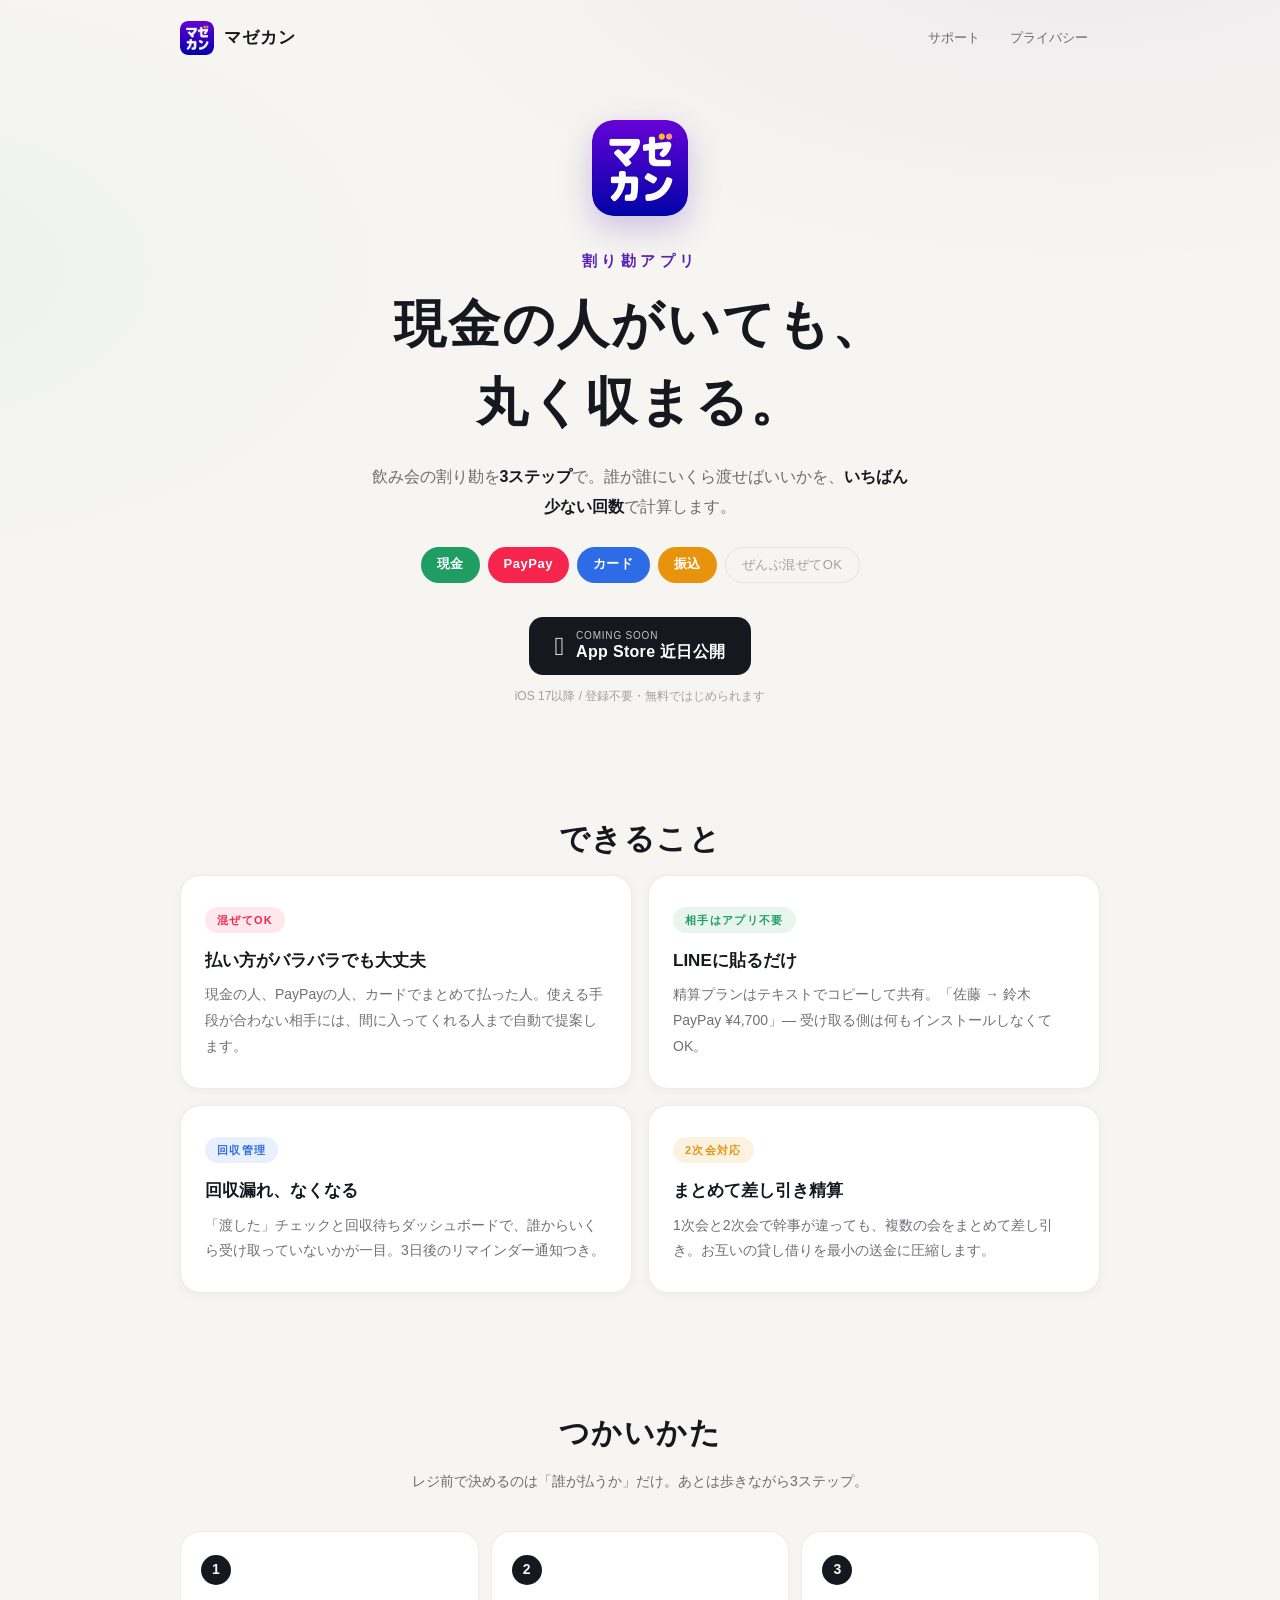
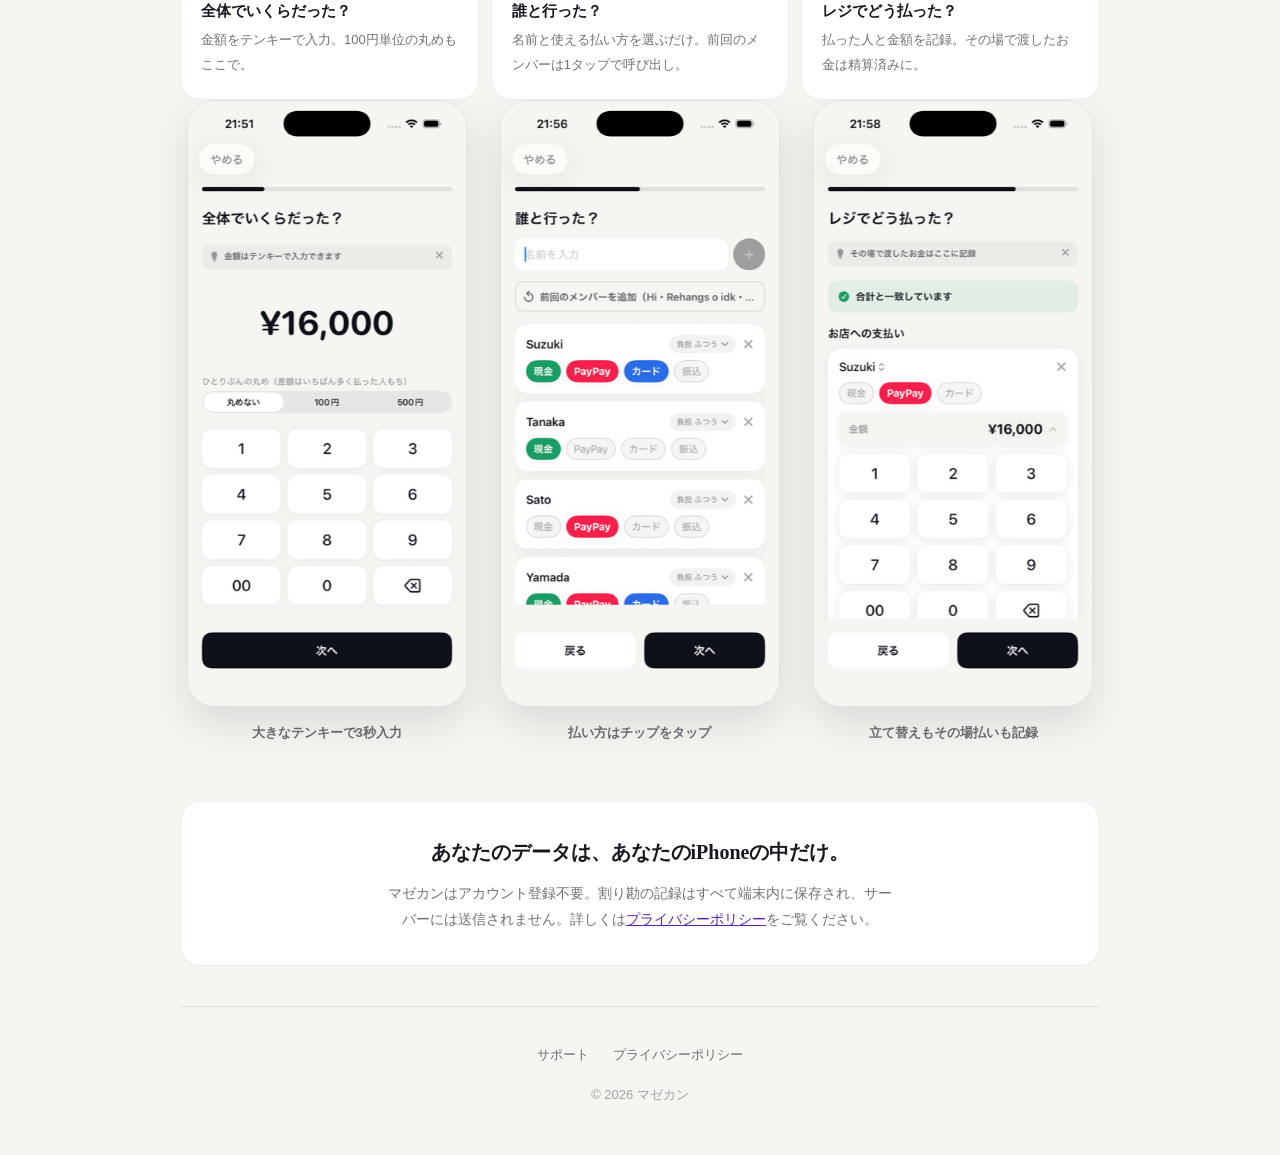
==== index.html @ 49daccd5 "公式サイト初版 (LP/プライバシーポリシー/サポート) Co-Authored-By: Claude Fable 5 <noreply@anthropic.com>" ====
<!DOCTYPE html>
<html lang="ja">
<head>
  <meta charset="utf-8">
  <meta name="viewport" content="width=device-width, initial-scale=1">
  <title>マゼカン — 現金の人がいても、丸く収まる割り勘</title>
  <meta name="description" content="飲み会の割り勘を3ステップで。現金・PayPay・カード・振込が混ざっていても、誰が誰にいくら渡せばいいかを最小の回数で計算します。相手はアプリ不要。">
  <link rel="icon" type="image/png" href="assets/favicon.png">
  <link rel="apple-touch-icon" href="assets/icon-180.png">
  <link rel="stylesheet" href="style.css">
</head>
<body>
  <div class="wrap">
    <header class="site-header">
      <img src="assets/icon-180.png" alt="" width="36" height="36">
      <span class="brand">マゼカン</span>
      <nav>
        <a href="support.html">サポート</a>
        <a href="privacy.html">プライバシー</a>
      </nav>
    </header>

    <section class="hero">
      <img class="app-icon" src="assets/icon-180.png" alt="マゼカンのアプリアイコン" width="120" height="120">
      <h1><span class="kicker">割り勘アプリ</span>現金の人がいても、<br>丸く収まる。</h1>
      <p class="sub">飲み会の割り勘を<strong>3ステップ</strong>で。誰が誰にいくら渡せばいいかを、<strong>いちばん少ない回数</strong>で計算します。</p>
      <div class="pills">
        <span class="pill cash">現金</span>
        <span class="pill paypay">PayPay</span>
        <span class="pill credit">カード</span>
        <span class="pill bank">振込</span>
        <span class="pill ghost">ぜんぶ混ぜてOK</span>
      </div>
      <div class="store-badge" aria-label="App Store 近日公開">
        <span class="apple-mark">&#63743;</span>
        <span><span class="small">COMING SOON</span><span class="big">App Store 近日公開</span></span>
      </div>
      <p class="store-note">iOS 17以降 / 登録不要・無料ではじめられます</p>
    </section>

    <section>
      <h2 class="section-title">できること</h2>
      <div class="features">
        <div class="feature">
          <span class="tag">混ぜてOK</span>
          <h3>払い方がバラバラでも大丈夫</h3>
          <p>現金の人、PayPayの人、カードでまとめて払った人。使える手段が合わない相手には、間に入ってくれる人まで自動で提案します。</p>
        </div>
        <div class="feature">
          <span class="tag">相手はアプリ不要</span>
          <h3>LINEに貼るだけ</h3>
          <p>精算プランはテキストでコピーして共有。「佐藤 → 鈴木 PayPay ¥4,700」— 受け取る側は何もインストールしなくてOK。</p>
        </div>
        <div class="feature">
          <span class="tag">回収管理</span>
          <h3>回収漏れ、なくなる</h3>
          <p>「渡した」チェックと回収待ちダッシュボードで、誰からいくら受け取っていないかが一目。3日後のリマインダー通知つき。</p>
        </div>
        <div class="feature">
          <span class="tag">2次会対応</span>
          <h3>まとめて差し引き精算</h3>
          <p>1次会と2次会で幹事が違っても、複数の会をまとめて差し引き。お互いの貸し借りを最小の送金に圧縮します。</p>
        </div>
      </div>
    </section>

    <section>
      <h2 class="section-title">つかいかた</h2>
      <p class="section-lede">レジ前で決めるのは「誰が払うか」だけ。あとは歩きながら3ステップ。</p>
      <div class="steps">
        <div class="step"><h3>全体でいくらだった？</h3><p>金額をテンキーで入力。100円単位の丸めもここで。</p></div>
        <div class="step"><h3>誰と行った？</h3><p>名前と使える払い方を選ぶだけ。前回のメンバーは1タップで呼び出し。</p></div>
        <div class="step"><h3>レジでどう払った？</h3><p>払った人と金額を記録。その場で渡したお金は精算済みに。</p></div>
      </div>
      <div class="shots">
        <figure class="shot"><img src="assets/screen-amount.png" alt="金額入力画面" loading="lazy"><figcaption>大きなテンキーで3秒入力</figcaption></figure>
        <figure class="shot"><img src="assets/screen-members.png" alt="メンバーと払い方の選択画面" loading="lazy"><figcaption>払い方はチップをタップ</figcaption></figure>
        <figure class="shot"><img src="assets/screen-payments.png" alt="支払い記録画面" loading="lazy"><figcaption>立て替えもその場払いも記録</figcaption></figure>
      </div>
    </section>

    <section class="trust">
      <h2>あなたのデータは、あなたのiPhoneの中だけ。</h2>
      <p>マゼカンはアカウント登録不要。割り勘の記録はすべて端末内に保存され、サーバーには送信されません。詳しくは<a href="privacy.html">プライバシーポリシー</a>をご覧ください。</p>
    </section>

    <footer class="site-footer">
      <nav>
        <a href="support.html">サポート</a>
        <a href="privacy.html">プライバシーポリシー</a>
      </nav>
      <p>© 2026 マゼカン</p>
    </footer>
  </div>
</body>
</html>
---- style.css ----
/* ==========================================================
   マゼカン LP — デザイントークンはアプリ(docs/DESIGN.md)と同一
   背景 #F6F5F1 / インク #16181F / 現金 #1F9D63 / PayPay #F5254D
   カード #2E6BE6 / 振込 #E8930C / アクセント紫 #5B21B6 (アイコン由来)
   ========================================================== */
:root {
  --bg: #F6F5F1;
  --card: #FFFFFF;
  --ink: #16181F;
  --ink-soft: rgba(22, 24, 31, .62);
  --ink-faint: rgba(22, 24, 31, .38);
  --cash: #1F9D63;
  --paypay: #F5254D;
  --credit: #2E6BE6;
  --bank: #E8930C;
  --accent: #5B21B6;
  --line: rgba(22, 24, 31, .08);
  --radius-card: 20px;
  --font-body: "Hiragino Sans", "Hiragino Kaku Gothic ProN", "Yu Gothic", "Noto Sans JP", sans-serif;
  --font-display: "Hiragino Mincho ProN", "Yu Mincho", "Noto Serif JP", serif;
}

* { margin: 0; padding: 0; box-sizing: border-box; }

html { scroll-behavior: smooth; }

body {
  font-family: var(--font-body);
  background: var(--bg);
  color: var(--ink);
  line-height: 1.85;
  font-size: 16px;
  -webkit-font-smoothing: antialiased;
  /* さりげない紙のテクスチャ: 手段カラーを極薄でにじませる */
  background-image:
    radial-gradient(1200px 600px at 85% -10%, rgba(91, 33, 182, .05), transparent 60%),
    radial-gradient(900px 500px at -10% 30%, rgba(31, 157, 99, .04), transparent 60%);
  background-attachment: fixed;
}

.wrap {
  max-width: 960px;
  margin: 0 auto;
  padding: 0 20px;
}

/* ---------- header ---------- */
.site-header {
  display: flex;
  align-items: center;
  gap: 10px;
  padding: 20px 0 0;
}
.site-header img {
  width: 34px;
  height: 34px;
  border-radius: 8px;
}
.site-header .brand {
  font-weight: 700;
  font-size: 17px;
  letter-spacing: .06em;
}
.site-header nav {
  margin-left: auto;
  display: flex;
  gap: 6px;
}
.site-header nav a {
  color: var(--ink-soft);
  text-decoration: none;
  font-size: 13px;
  padding: 6px 12px;
  border-radius: 999px;
  transition: background .2s, color .2s;
}
.site-header nav a:hover {
  background: rgba(22, 24, 31, .06);
  color: var(--ink);
}

/* ---------- hero ---------- */
.hero {
  padding: 64px 0 48px;
  text-align: center;
}
.hero .app-icon {
  width: 96px;
  height: 96px;
  border-radius: 22px;
  box-shadow: 0 12px 32px rgba(91, 33, 182, .25);
  margin-bottom: 24px;
}
.hero h1 {
  font-family: var(--font-display);
  font-size: clamp(30px, 7.2vw, 52px);
  font-weight: 600;
  line-height: 1.5;
  letter-spacing: .04em;
}
.hero h1 .kicker {
  display: block;
  font-family: var(--font-body);
  font-size: clamp(13px, 3vw, 15px);
  font-weight: 600;
  letter-spacing: .3em;
  color: var(--accent);
  margin-bottom: 14px;
}
.hero .sub {
  margin: 20px auto 0;
  max-width: 34em;
  color: var(--ink-soft);
  font-size: clamp(14px, 3.6vw, 16px);
}
.hero .sub strong { color: var(--ink); font-weight: 600; }

/* 手段ピル (アプリの意匠) */
.pills {
  display: flex;
  flex-wrap: wrap;
  justify-content: center;
  gap: 8px;
  margin-top: 26px;
}
.pill {
  display: inline-block;
  padding: 5px 16px;
  border-radius: 999px;
  color: #fff;
  font-size: 13px;
  font-weight: 700;
  letter-spacing: .04em;
}
.pill.cash   { background: var(--cash); }
.pill.paypay { background: var(--paypay); }
.pill.credit { background: var(--credit); }
.pill.bank   { background: var(--bank); }
.pill.ghost {
  background: transparent;
  color: var(--ink-faint);
  border: 1px solid var(--line);
  font-weight: 500;
}

/* App Store バッジ枠 (近日公開プレースホルダ) */
.store-badge {
  display: inline-flex;
  align-items: center;
  gap: 12px;
  margin-top: 34px;
  padding: 12px 26px;
  border-radius: 14px;
  background: var(--ink);
  color: #fff;
  text-align: left;
  line-height: 1.3;
}
.store-badge .apple-mark { font-size: 26px; line-height: 1; }
.store-badge .small { display: block; font-size: 10px; opacity: .75; letter-spacing: .08em; }
.store-badge .big { display: block; font-size: 16px; font-weight: 700; letter-spacing: .02em; }
.store-note {
  display: block;
  margin-top: 10px;
  font-size: 12px;
  color: var(--ink-faint);
}

/* ---------- sections ---------- */
section { padding: 56px 0; }
.section-title {
  font-family: var(--font-display);
  font-size: clamp(22px, 5vw, 30px);
  font-weight: 600;
  letter-spacing: .05em;
  text-align: center;
  margin-bottom: 8px;
}
.section-lede {
  text-align: center;
  color: var(--ink-soft);
  font-size: 14px;
  margin-bottom: 36px;
}

/* 機能カード */
.features {
  display: grid;
  grid-template-columns: 1fr;
  gap: 16px;
}
@media (min-width: 640px) {
  .features { grid-template-columns: 1fr 1fr; }
}
.feature {
  background: var(--card);
  border-radius: var(--radius-card);
  padding: 28px 24px;
  border: 1px solid var(--line);
  box-shadow: 0 2px 10px rgba(22, 24, 31, .04);
}
.feature .tag {
  display: inline-block;
  font-size: 11px;
  font-weight: 700;
  letter-spacing: .12em;
  padding: 3px 12px;
  border-radius: 999px;
  margin-bottom: 14px;
}
.feature:nth-child(1) .tag { background: rgba(245, 37, 77, .1);  color: var(--paypay); }
.feature:nth-child(2) .tag { background: rgba(31, 157, 99, .1);  color: var(--cash); }
.feature:nth-child(3) .tag { background: rgba(46, 107, 230, .1); color: var(--credit); }
.feature:nth-child(4) .tag { background: rgba(232, 147, 12, .12); color: var(--bank); }
.feature h3 {
  font-size: 17px;
  font-weight: 700;
  margin-bottom: 8px;
  line-height: 1.6;
}
.feature p {
  font-size: 14px;
  color: var(--ink-soft);
}

/* 3ステップ */
.steps {
  display: grid;
  grid-template-columns: 1fr;
  gap: 12px;
  counter-reset: step;
}
@media (min-width: 640px) {
  .steps { grid-template-columns: 1fr 1fr 1fr; }
}
.step {
  background: var(--card);
  border: 1px solid var(--line);
  border-radius: var(--radius-card);
  padding: 22px 20px;
  position: relative;
}
.step::before {
  counter-increment: step;
  content: counter(step);
  display: inline-flex;
  align-items: center;
  justify-content: center;
  width: 30px;
  height: 30px;
  border-radius: 999px;
  background: var(--ink);
  color: var(--bg);
  font-weight: 700;
  font-size: 14px;
  margin-bottom: 12px;
}
.step h3 { font-size: 15px; font-weight: 700; margin-bottom: 4px; }
.step p { font-size: 13px; color: var(--ink-soft); }

/* スクリーンショット */
.shots {
  display: grid;
  grid-template-columns: 1fr;
  gap: 28px;
}
@media (min-width: 640px) {
  .shots { grid-template-columns: 1fr 1fr 1fr; gap: 20px; }
}
.shot { text-align: center; }
.shot img {
  width: 100%;
  max-width: 280px;
  border-radius: 28px;
  border: 1px solid var(--line);
  box-shadow: 0 16px 40px rgba(22, 24, 31, .12);
  display: block;
  margin: 0 auto;
}
.shot figcaption {
  margin-top: 14px;
  font-size: 13px;
  font-weight: 600;
  color: var(--ink-soft);
}

/* 安心セクション */
.trust {
  background: var(--card);
  border: 1px solid var(--line);
  border-radius: var(--radius-card);
  padding: 32px 24px;
  text-align: center;
}
.trust h2 {
  font-family: var(--font-display);
  font-size: 20px;
  font-weight: 600;
  margin-bottom: 10px;
}
.trust p {
  font-size: 14px;
  color: var(--ink-soft);
  max-width: 36em;
  margin: 0 auto;
}
.trust a { color: var(--accent); }

/* ---------- footer ---------- */
.site-footer {
  border-top: 1px solid var(--line);
  margin-top: 40px;
  padding: 36px 0 48px;
  text-align: center;
  font-size: 13px;
  color: var(--ink-faint);
}
.site-footer nav {
  display: flex;
  justify-content: center;
  flex-wrap: wrap;
  gap: 8px 24px;
  margin-bottom: 16px;
}
.site-footer a {
  color: var(--ink-soft);
  text-decoration: none;
}
.site-footer a:hover { text-decoration: underline; }

/* ---------- 下層ページ (プライバシー/サポート) ---------- */
.doc {
  max-width: 720px;
  margin: 0 auto;
  padding: 48px 20px 24px;
}
.doc h1 {
  font-family: var(--font-display);
  font-size: clamp(24px, 5.5vw, 32px);
  font-weight: 600;
  letter-spacing: .04em;
  margin-bottom: 6px;
}
.doc .updated {
  font-size: 13px;
  color: var(--ink-faint);
  margin-bottom: 36px;
}
.doc h2 {
  font-size: 18px;
  font-weight: 700;
  margin: 40px 0 12px;
  padding-left: 12px;
  border-left: 4px solid var(--accent);
  line-height: 1.5;
}
.doc p, .doc li {
  font-size: 15px;
  color: rgba(22, 24, 31, .8);
}
.doc ul { padding-left: 1.4em; }
.doc li { margin: 6px 0; }
.doc a { color: var(--accent); }
.doc .card-note {
  background: var(--card);
  border: 1px solid var(--line);
  border-radius: 16px;
  padding: 18px 20px;
  font-size: 14px;
  margin: 16px 0;
}

/* FAQ */
.faq-item {
  background: var(--card);
  border: 1px solid var(--line);
  border-radius: var(--radius-card);
  padding: 22px 24px;
  margin-bottom: 14px;
}
.faq-item h3 {
  font-size: 15px;
  font-weight: 700;
  margin-bottom: 6px;
}
.faq-item h3::before {
  content: "Q";
  display: inline-flex;
  align-items: center;
  justify-content: center;
  width: 24px;
  height: 24px;
  border-radius: 999px;
  background: var(--accent);
  color: #fff;
  font-size: 13px;
  margin-right: 10px;
}
.faq-item p {
  font-size: 14px;
  color: var(--ink-soft);
  padding-left: 34px;
}
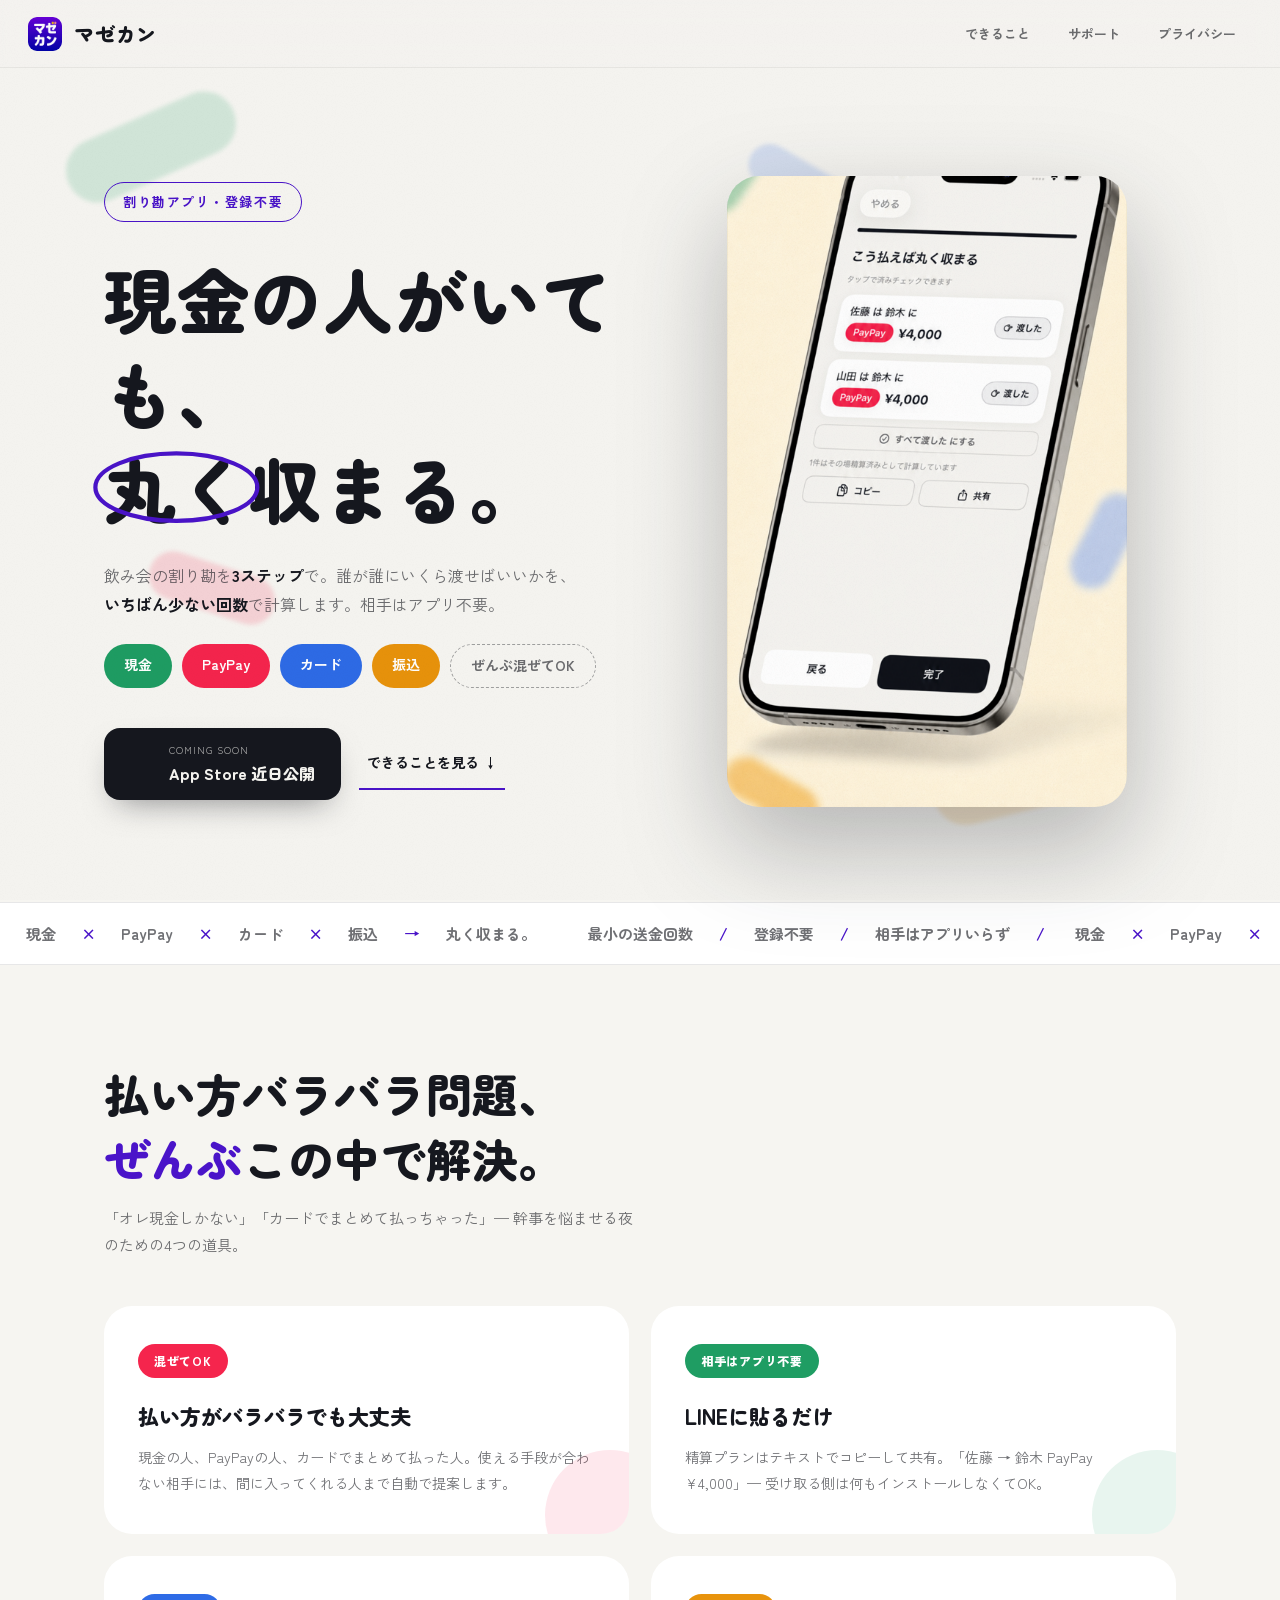
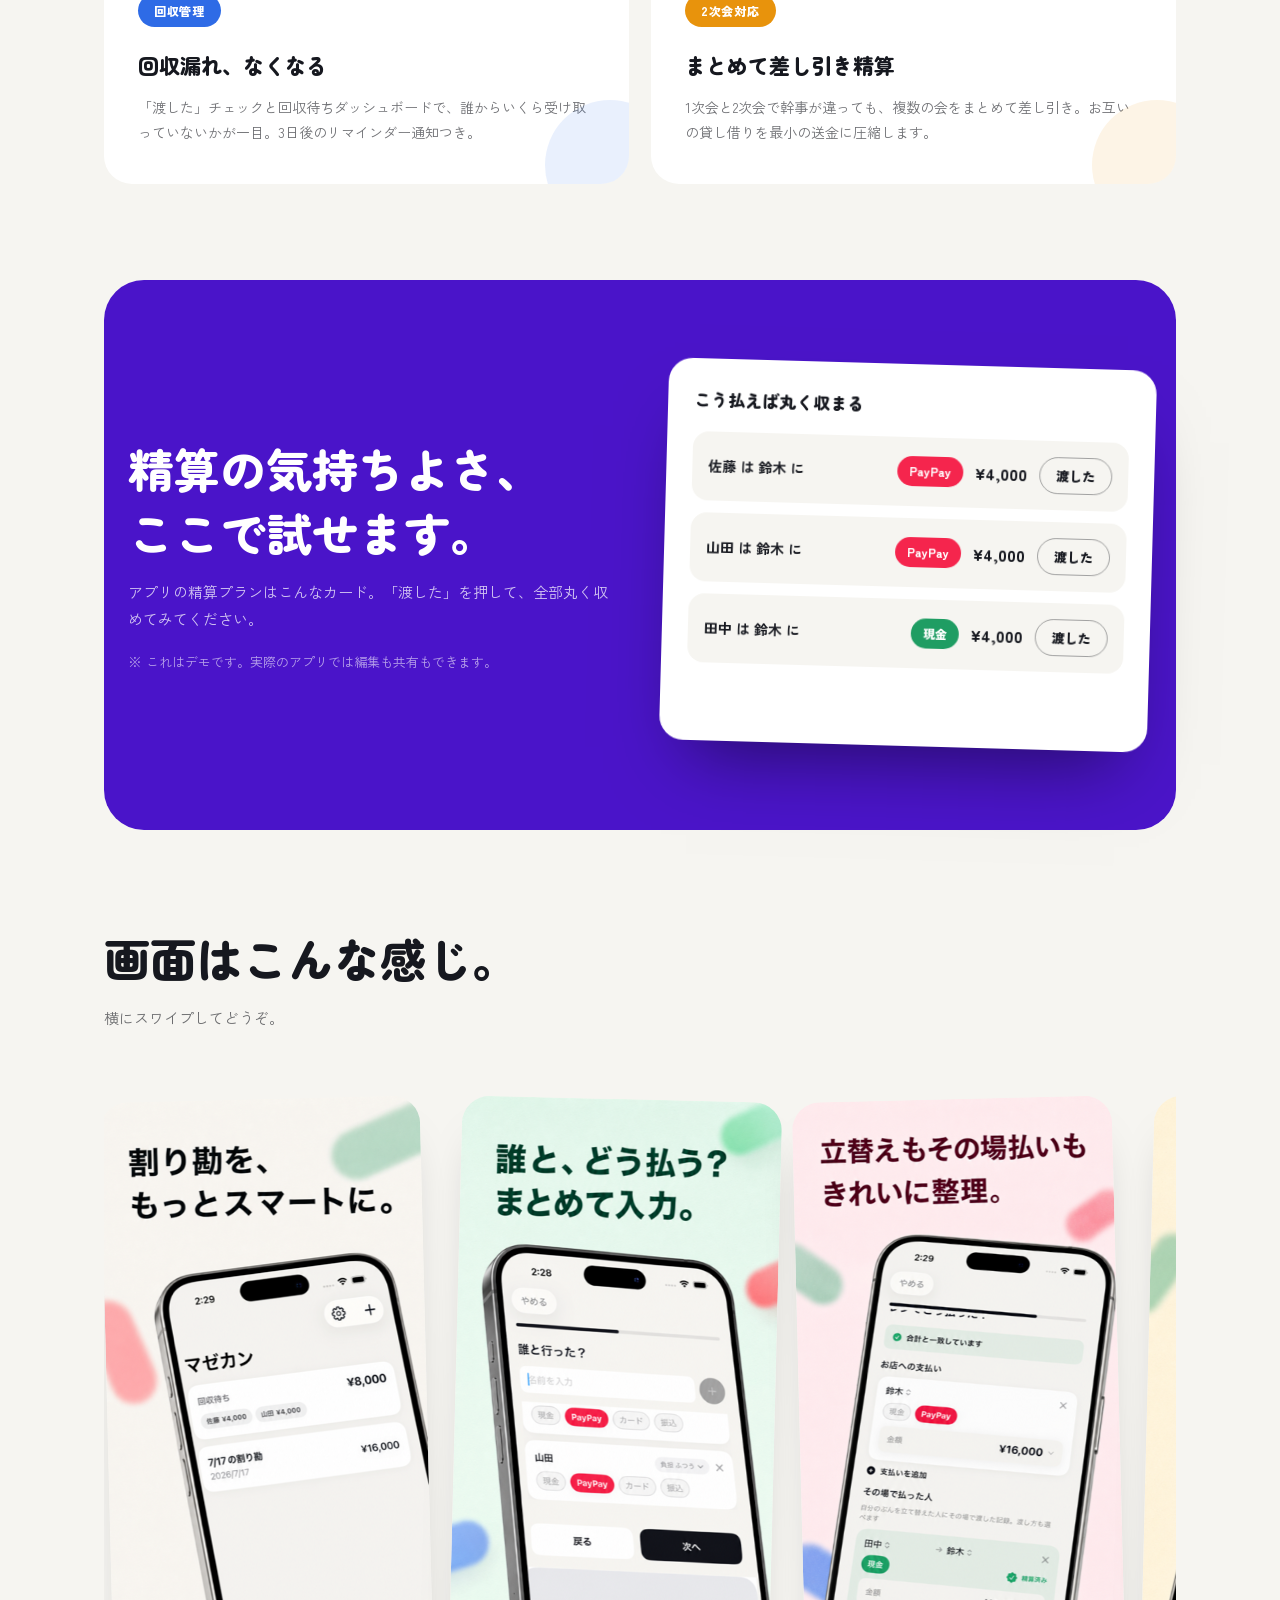
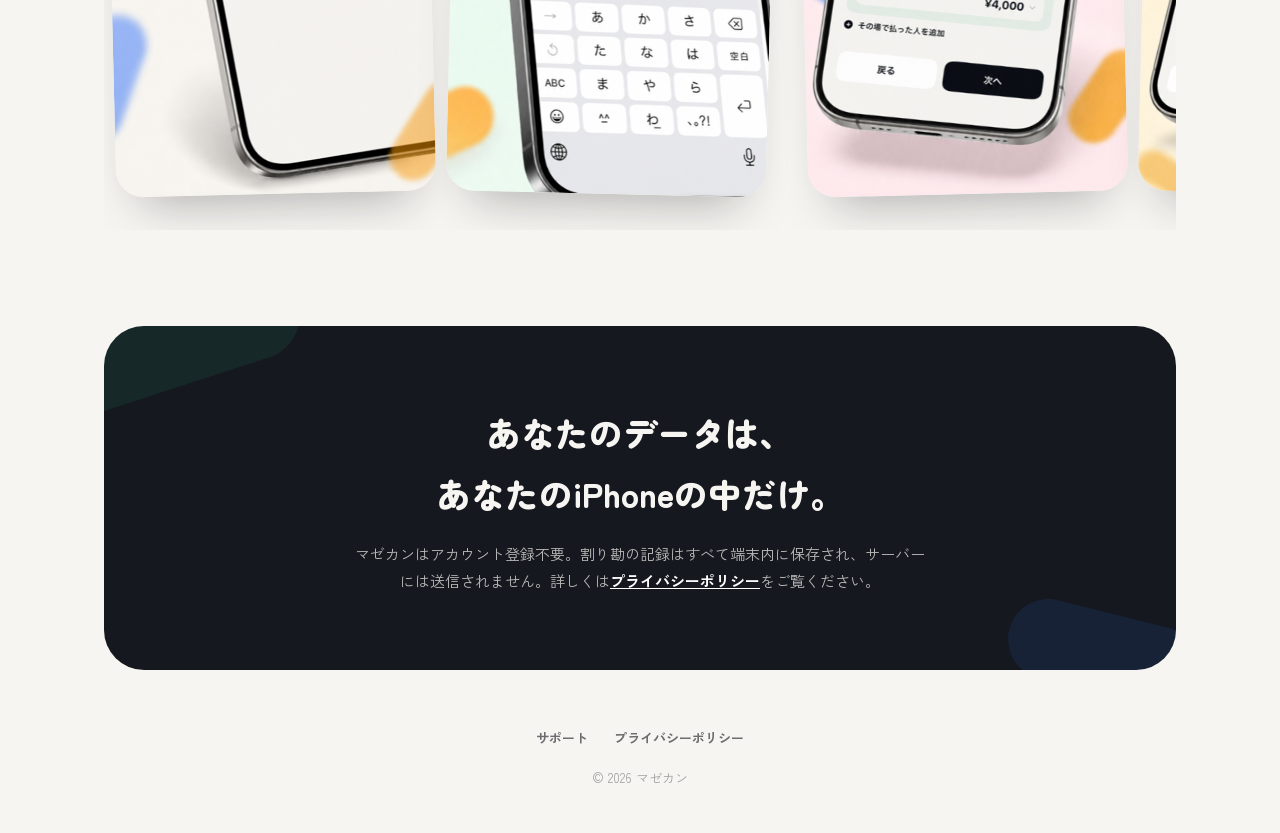
==== commit 68fbe2e4: "デザイン刷新 — 丸ゴシック×ピルモチーフのエディトリアルLP Co-Authored-By: Claude Fable 5 <noreply@anthropic.com>" ====
--- a/index.html
+++ b/index.html
@@ -7,90 +7,171 @@
   <meta name="description" content="飲み会の割り勘を3ステップで。現金・PayPay・カード・振込が混ざっていても、誰が誰にいくら渡せばいいかを最小の回数で計算します。相手はアプリ不要。">
   <link rel="icon" type="image/png" href="assets/favicon.png">
   <link rel="apple-touch-icon" href="assets/icon-180.png">
+  <link rel="preconnect" href="https://fonts.googleapis.com">
+  <link rel="preconnect" href="https://fonts.gstatic.com" crossorigin>
+  <link href="https://fonts.googleapis.com/css2?family=Zen+Maru+Gothic:wght@500;700;900&family=Zen+Kaku+Gothic+New:wght@400;500;700&display=swap" rel="stylesheet">
   <link rel="stylesheet" href="style.css">
 </head>
 <body>
+  <header class="site-header">
+    <img src="assets/icon-180.png" alt="" width="34" height="34">
+    <span class="brand"><a href="index.html">マゼカン</a></span>
+    <nav>
+      <a href="#features">できること</a>
+      <a href="support.html">サポート</a>
+      <a href="privacy.html">プライバシー</a>
+    </nav>
+  </header>
+
   <div class="wrap">
-    <header class="site-header">
-      <img src="assets/icon-180.png" alt="" width="36" height="36">
-      <span class="brand">マゼカン</span>
-      <nav>
-        <a href="support.html">サポート</a>
-        <a href="privacy.html">プライバシー</a>
-      </nav>
-    </header>
+    <section class="hero">
+      <div class="pill-field" aria-hidden="true">
+        <span class="p1"></span><span class="p2"></span><span class="p3"></span><span class="p4"></span>
+      </div>
 
-    <section class="hero">
-      <img class="app-icon" src="assets/icon-180.png" alt="マゼカンのアプリアイコン" width="120" height="120">
-      <h1><span class="kicker">割り勘アプリ</span>現金の人がいても、<br>丸く収まる。</h1>
-      <p class="sub">飲み会の割り勘を<strong>3ステップ</strong>で。誰が誰にいくら渡せばいいかを、<strong>いちばん少ない回数</strong>で計算します。</p>
-      <div class="pills">
-        <span class="pill cash">現金</span>
-        <span class="pill paypay">PayPay</span>
-        <span class="pill credit">カード</span>
-        <span class="pill bank">振込</span>
-        <span class="pill ghost">ぜんぶ混ぜてOK</span>
+      <div class="hero-copy">
+        <p class="kicker">割り勘アプリ・登録不要</p>
+        <h1>現金の人がいても、<br><span class="maru">丸く<svg viewBox="0 0 200 90" aria-hidden="true"><ellipse cx="100" cy="45" rx="96" ry="40"/></svg></span>収まる。</h1>
+        <p class="sub">飲み会の割り勘を<strong>3ステップ</strong>で。誰が誰にいくら渡せばいいかを、<strong>いちばん少ない回数</strong>で計算します。相手はアプリ不要。</p>
+        <div class="chip-row" aria-hidden="true">
+          <span class="chip cash">現金</span>
+          <span class="chip paypay">PayPay</span>
+          <span class="chip credit">カード</span>
+          <span class="chip bank">振込</span>
+          <span class="chip ghost">ぜんぶ混ぜてOK</span>
+        </div>
+        <div class="cta-row">
+          <a class="store-badge" href="#" aria-label="App Store 近日公開">
+            <span class="apple-mark">&#63743;</span>
+            <span><span class="small">COMING SOON</span><span class="big">App Store 近日公開</span></span>
+          </a>
+          <a class="cta-ghost" href="#features">できることを見る ↓</a>
+        </div>
       </div>
-      <div class="store-badge" aria-label="App Store 近日公開">
-        <span class="apple-mark">&#63743;</span>
-        <span><span class="small">COMING SOON</span><span class="big">App Store 近日公開</span></span>
+
+      <div class="hero-visual">
+        <img src="assets/hero-phone.png" alt="マゼカンの精算プラン画面。佐藤は鈴木にPayPayで4,000円、山田は鈴木にPayPayで4,000円と表示されている" width="400">
       </div>
-      <p class="store-note">iOS 17以降 / 登録不要・無料ではじめられます</p>
     </section>
+  </div>
 
-    <section>
-      <h2 class="section-title">できること</h2>
+  <div class="marquee" aria-hidden="true">
+    <div class="marquee-track">
+      <span>現金</span><b>×</b><span>PayPay</span><b>×</b><span>カード</span><b>×</b><span>振込</span><b>→</b><span>丸く収まる。</span><span>最小の送金回数</span><b>/</b><span>登録不要</span><b>/</b><span>相手はアプリいらず</span><b>/</b>
+      <span>現金</span><b>×</b><span>PayPay</span><b>×</b><span>カード</span><b>×</b><span>振込</span><b>→</b><span>丸く収まる。</span><span>最小の送金回数</span><b>/</b><span>登録不要</span><b>/</b><span>相手はアプリいらず</span><b>/</b>
+    </div>
+  </div>
+
+  <div class="wrap">
+    <section id="features">
+      <h2 class="section-title reveal">払い方バラバラ問題、<br><span class="accent">ぜんぶ</span>この中で解決。</h2>
+      <p class="section-lede reveal">「オレ現金しかない」「カードでまとめて払っちゃった」— 幹事を悩ませる夜のための4つの道具。</p>
       <div class="features">
-        <div class="feature">
+        <div class="feature reveal">
           <span class="tag">混ぜてOK</span>
           <h3>払い方がバラバラでも大丈夫</h3>
           <p>現金の人、PayPayの人、カードでまとめて払った人。使える手段が合わない相手には、間に入ってくれる人まで自動で提案します。</p>
         </div>
-        <div class="feature">
+        <div class="feature reveal">
           <span class="tag">相手はアプリ不要</span>
           <h3>LINEに貼るだけ</h3>
-          <p>精算プランはテキストでコピーして共有。「佐藤 → 鈴木 PayPay ¥4,700」— 受け取る側は何もインストールしなくてOK。</p>
+          <p>精算プランはテキストでコピーして共有。「佐藤 → 鈴木 PayPay ¥4,000」— 受け取る側は何もインストールしなくてOK。</p>
         </div>
-        <div class="feature">
+        <div class="feature reveal">
           <span class="tag">回収管理</span>
           <h3>回収漏れ、なくなる</h3>
           <p>「渡した」チェックと回収待ちダッシュボードで、誰からいくら受け取っていないかが一目。3日後のリマインダー通知つき。</p>
         </div>
-        <div class="feature">
+        <div class="feature reveal">
           <span class="tag">2次会対応</span>
           <h3>まとめて差し引き精算</h3>
           <p>1次会と2次会で幹事が違っても、複数の会をまとめて差し引き。お互いの貸し借りを最小の送金に圧縮します。</p>
         </div>
       </div>
     </section>
+  </div>
 
-    <section>
-      <h2 class="section-title">つかいかた</h2>
-      <p class="section-lede">レジ前で決めるのは「誰が払うか」だけ。あとは歩きながら3ステップ。</p>
-      <div class="steps">
-        <div class="step"><h3>全体でいくらだった？</h3><p>金額をテンキーで入力。100円単位の丸めもここで。</p></div>
-        <div class="step"><h3>誰と行った？</h3><p>名前と使える払い方を選ぶだけ。前回のメンバーは1タップで呼び出し。</p></div>
-        <div class="step"><h3>レジでどう払った？</h3><p>払った人と金額を記録。その場で渡したお金は精算済みに。</p></div>
-      </div>
-      <div class="shots">
-        <figure class="shot"><img src="assets/screen-amount.png" alt="金額入力画面" loading="lazy"><figcaption>大きなテンキーで3秒入力</figcaption></figure>
-        <figure class="shot"><img src="assets/screen-members.png" alt="メンバーと払い方の選択画面" loading="lazy"><figcaption>払い方はチップをタップ</figcaption></figure>
-        <figure class="shot"><img src="assets/screen-payments.png" alt="支払い記録画面" loading="lazy"><figcaption>立て替えもその場払いも記録</figcaption></figure>
+  <div class="wrap">
+    <section class="demo-band reveal">
+      <div class="wrap">
+        <div>
+          <h2 class="section-title">精算の気持ちよさ、<br>ここで試せます。</h2>
+          <p class="section-lede">アプリの精算プランはこんなカード。「渡した」を押して、全部丸く収めてみてください。</p>
+          <p class="demo-note">※ これはデモです。実際のアプリでは編集も共有もできます。</p>
+        </div>
+        <div class="demo-card" id="demo">
+          <h4>こう払えば丸く収まる</h4>
+          <div class="demo-row">
+            <span class="who">佐藤 は 鈴木 に</span>
+            <span class="pay paypay">PayPay</span>
+            <span class="amount">¥4,000</span>
+            <button type="button">渡した</button>
+          </div>
+          <div class="demo-row">
+            <span class="who">山田 は 鈴木 に</span>
+            <span class="pay paypay">PayPay</span>
+            <span class="amount">¥4,000</span>
+            <button type="button">渡した</button>
+          </div>
+          <div class="demo-row">
+            <span class="who">田中 は 鈴木 に</span>
+            <span class="pay cash">現金</span>
+            <span class="amount">¥4,000</span>
+            <button type="button">渡した</button>
+          </div>
+          <p class="demo-fin">🎉 全部丸く収まった！</p>
+        </div>
       </div>
     </section>
+  </div>
 
-    <section class="trust">
-      <h2>あなたのデータは、あなたのiPhoneの中だけ。</h2>
+  <div class="wrap">
+    <section>
+      <h2 class="section-title reveal">画面はこんな感じ。</h2>
+      <p class="section-lede reveal">横にスワイプしてどうぞ。</p>
+      <div class="gallery reveal">
+        <img src="assets/mkt-01_hero_list.png" alt="イベント一覧と回収待ちダッシュボード" loading="lazy">
+        <img src="assets/mkt-05_members.png" alt="メンバーと払い方の入力画面" loading="lazy">
+        <img src="assets/mkt-03_payments.png" alt="立て替えとその場払いの記録画面" loading="lazy">
+        <img src="assets/mkt-02_plan.png" alt="精算プラン画面" loading="lazy">
+        <img src="assets/mkt-04_graph.png" alt="お金の流れの関係図" loading="lazy">
+      </div>
+    </section>
+  </div>
+
+  <div class="wrap">
+    <section class="trust reveal">
+      <h2>あなたのデータは、<br>あなたのiPhoneの中だけ。</h2>
       <p>マゼカンはアカウント登録不要。割り勘の記録はすべて端末内に保存され、サーバーには送信されません。詳しくは<a href="privacy.html">プライバシーポリシー</a>をご覧ください。</p>
     </section>
+  </div>
 
-    <footer class="site-footer">
-      <nav>
-        <a href="support.html">サポート</a>
-        <a href="privacy.html">プライバシーポリシー</a>
-      </nav>
-      <p>© 2026 マゼカン</p>
-    </footer>
-  </div>
+  <footer class="site-footer">
+    <nav>
+      <a href="support.html">サポート</a>
+      <a href="privacy.html">プライバシーポリシー</a>
+    </nav>
+    <p>© 2026 マゼカン</p>
+  </footer>
+
+  <script>
+    // スクロールリビール
+    const io = new IntersectionObserver(entries => {
+      for (const e of entries) if (e.isIntersecting) { e.target.classList.add("in"); io.unobserve(e.target); }
+    }, { threshold: .15 });
+    document.querySelectorAll(".reveal").forEach(el => io.observe(el));
+
+    // 「渡した」デモ
+    const demo = document.getElementById("demo");
+    demo?.querySelectorAll(".demo-row button").forEach(btn => {
+      btn.addEventListener("click", () => {
+        const row = btn.closest(".demo-row");
+        row.classList.toggle("done");
+        btn.textContent = row.classList.contains("done") ? "渡した ✓" : "渡した";
+        const allDone = [...demo.querySelectorAll(".demo-row")].every(r => r.classList.contains("done"));
+        demo.querySelector(".demo-fin").classList.toggle("show", allDone);
+      });
+    });
+  </script>
 </body>
 </html>
--- a/style.css
+++ b/style.css
@@ -1,403 +1,437 @@
-/* ==========================================================
-   マゼカン LP — デザイントークンはアプリ(docs/DESIGN.md)と同一
-   背景 #F6F5F1 / インク #16181F / 現金 #1F9D63 / PayPay #F5254D
-   カード #2E6BE6 / 振込 #E8930C / アクセント紫 #5B21B6 (アイコン由来)
-   ========================================================== */
+/* ============================================================
+   マゼカン 公式サイト — 「丸く収まる」丸ゴシック・エディトリアル
+   cream基調 / ink文字 / 紫は唯一の強アクセント / ピル(チップ)モチーフ
+   ============================================================ */
+
 :root {
-  --bg: #F6F5F1;
-  --card: #FFFFFF;
+  --cream: #F6F5F1;
+  --cream-deep: #EFEDE6;
   --ink: #16181F;
   --ink-soft: rgba(22, 24, 31, .62);
   --ink-faint: rgba(22, 24, 31, .38);
+  --purple: #4A14C9;
+  --purple-deep: #38109A;
   --cash: #1F9D63;
   --paypay: #F5254D;
   --credit: #2E6BE6;
   --bank: #E8930C;
-  --accent: #5B21B6;
-  --line: rgba(22, 24, 31, .08);
-  --radius-card: 20px;
-  --font-body: "Hiragino Sans", "Hiragino Kaku Gothic ProN", "Yu Gothic", "Noto Sans JP", sans-serif;
-  --font-display: "Hiragino Mincho ProN", "Yu Mincho", "Noto Serif JP", serif;
+  --card: #FFFFFF;
+  --radius: 28px;
+  --font-display: "Zen Maru Gothic", "Hiragino Maru Gothic ProN", sans-serif;
+  --font-body: "Zen Kaku Gothic New", "Hiragino Sans", sans-serif;
 }
 
 * { margin: 0; padding: 0; box-sizing: border-box; }
-
 html { scroll-behavior: smooth; }
 
 body {
   font-family: var(--font-body);
-  background: var(--bg);
+  background: var(--cream);
   color: var(--ink);
-  line-height: 1.85;
-  font-size: 16px;
+  line-height: 1.8;
+  overflow-x: hidden;
   -webkit-font-smoothing: antialiased;
-  /* さりげない紙のテクスチャ: 手段カラーを極薄でにじませる */
-  background-image:
-    radial-gradient(1200px 600px at 85% -10%, rgba(91, 33, 182, .05), transparent 60%),
-    radial-gradient(900px 500px at -10% 30%, rgba(31, 157, 99, .04), transparent 60%);
-  background-attachment: fixed;
-}
-
-.wrap {
-  max-width: 960px;
-  margin: 0 auto;
-  padding: 0 20px;
-}
-
-/* ---------- header ---------- */
+}
+
+/* 紙のような粒子 */
+body::before {
+  content: "";
+  position: fixed; inset: 0;
+  pointer-events: none;
+  z-index: 999;
+  opacity: .5;
+  background-image: url("data:image/svg+xml,%3Csvg xmlns='http://www.w3.org/2000/svg' width='120' height='120'%3E%3Cfilter id='n'%3E%3CfeTurbulence type='fractalNoise' baseFrequency='.9' numOctaves='2'/%3E%3CfeColorMatrix values='0 0 0 0 0 0 0 0 0 0 0 0 0 0 0 0 0 0 .04 0'/%3E%3C/filter%3E%3Crect width='120' height='120' filter='url(%23n)'/%3E%3C/svg%3E");
+}
+
+::selection { background: var(--purple); color: #fff; }
+
+.wrap { max-width: 1120px; margin: 0 auto; padding: 0 24px; }
+
+/* ---------- ヘッダー ---------- */
 .site-header {
-  display: flex;
+  position: sticky; top: 0; z-index: 100;
+  display: flex; align-items: center; gap: 12px;
+  padding: 14px 28px;
+  background: rgba(246, 245, 241, .82);
+  backdrop-filter: blur(14px);
+  -webkit-backdrop-filter: blur(14px);
+  border-bottom: 1px solid rgba(22, 24, 31, .06);
+}
+.site-header img { width: 34px; height: 34px; border-radius: 9px; }
+.site-header .brand {
+  font-family: var(--font-display);
+  font-weight: 900; font-size: 20px; letter-spacing: .04em;
+}
+.site-header .brand a { color: inherit; text-decoration: none; }
+.site-header nav { margin-left: auto; display: flex; gap: 6px; }
+.site-header nav a {
+  color: var(--ink-soft); text-decoration: none;
+  font-size: 13px; font-weight: 700;
+  padding: 8px 16px; border-radius: 999px;
+  transition: background .2s, color .2s;
+}
+.site-header nav a:hover { background: var(--ink); color: var(--cream); }
+
+/* ---------- ヒーロー ---------- */
+.hero {
+  position: relative;
+  padding: 72px 0 0;
+  min-height: 86vh;
+  display: grid;
+  grid-template-columns: minmax(0, 1.05fr) minmax(0, .95fr);
   align-items: center;
-  gap: 10px;
-  padding: 20px 0 0;
-}
-.site-header img {
-  width: 34px;
-  height: 34px;
-  border-radius: 8px;
-}
-.site-header .brand {
-  font-weight: 700;
-  font-size: 17px;
-  letter-spacing: .06em;
-}
-.site-header nav {
-  margin-left: auto;
-  display: flex;
-  gap: 6px;
-}
-.site-header nav a {
+  gap: 24px;
+}
+@media (max-width: 860px) {
+  .hero { grid-template-columns: 1fr; min-height: auto; padding-top: 48px; text-align: center; }
+}
+
+/* 背景のドリフトするピル */
+.pill-field { position: absolute; inset: 0; overflow: visible; pointer-events: none; z-index: -1; }
+.pill-field span {
+  position: absolute; display: block;
+  width: 180px; height: 64px; border-radius: 999px;
+  opacity: .16; filter: blur(2px);
+  animation: drift 14s ease-in-out infinite alternate;
+}
+.pill-field .p1 { background: var(--cash);   top: 6%;  left: -4%;  transform: rotate(-24deg); animation-delay: 0s; }
+.pill-field .p2 { background: var(--paypay); top: 64%; left: 4%;   transform: rotate(18deg);  animation-delay: -3s; width: 130px; height: 48px; }
+.pill-field .p3 { background: var(--credit); top: 12%; right: 30%; transform: rotate(30deg);  animation-delay: -6s; width: 110px; height: 42px; }
+.pill-field .p4 { background: var(--bank);   bottom: 4%; right: 6%; transform: rotate(-14deg); animation-delay: -9s; }
+@keyframes drift {
+  from { translate: 0 0; }
+  to   { translate: 24px -30px; }
+}
+
+.hero-copy { position: relative; }
+.kicker {
+  display: inline-flex; align-items: center; gap: 8px;
+  font-size: 13px; font-weight: 700; letter-spacing: .12em;
+  color: var(--purple);
+  border: 1.5px solid currentColor;
+  padding: 7px 18px; border-radius: 999px;
+  margin-bottom: 28px;
+}
+.hero h1 {
+  font-family: var(--font-display);
+  font-weight: 900;
+  font-size: clamp(40px, 6.2vw, 72px);
+  line-height: 1.32;
+  letter-spacing: .01em;
+}
+/* 「丸く」に手描き風の円 */
+.maru { position: relative; white-space: nowrap; }
+.maru svg {
+  position: absolute; inset: -14% -8%;
+  width: 116%; height: 128%;
+  overflow: visible;
+}
+.maru svg ellipse {
+  fill: none; stroke: var(--purple); stroke-width: 5;
+  stroke-linecap: round;
+  stroke-dasharray: 640;
+  stroke-dashoffset: 640;
+  animation: draw 1.1s .9s cubic-bezier(.7, 0, .3, 1) forwards;
+}
+@keyframes draw { to { stroke-dashoffset: 0; } }
+
+.hero .sub {
+  margin-top: 26px;
+  font-size: 16px; color: var(--ink-soft);
+  max-width: 30em;
+}
+@media (max-width: 860px) { .hero .sub { margin-inline: auto; } }
+.hero .sub strong { color: var(--ink); font-weight: 700; }
+
+.chip-row { display: flex; flex-wrap: wrap; gap: 10px; margin-top: 26px; }
+@media (max-width: 860px) { .chip-row { justify-content: center; } }
+.chip {
+  font-size: 14px; font-weight: 700; color: #fff;
+  padding: 8px 20px; border-radius: 999px;
+  opacity: 0; translate: 0 14px;
+  animation: pop .5s cubic-bezier(.2, .9, .3, 1.4) forwards;
+}
+.chip.cash   { background: var(--cash);   animation-delay: .35s; }
+.chip.paypay { background: var(--paypay); animation-delay: .5s; }
+.chip.credit { background: var(--credit); animation-delay: .65s; }
+.chip.bank   { background: var(--bank);   animation-delay: .8s; }
+.chip.ghost  {
+  background: transparent; color: var(--ink-soft);
+  border: 1.5px dashed var(--ink-faint);
+  animation-delay: .95s;
+}
+@keyframes pop { to { opacity: 1; translate: 0 0; } }
+
+.cta-row { display: flex; align-items: center; gap: 18px; margin-top: 40px; flex-wrap: wrap; }
+@media (max-width: 860px) { .cta-row { justify-content: center; } }
+.store-badge {
+  display: inline-flex; align-items: center; gap: 12px;
+  background: var(--ink); color: var(--cream);
+  padding: 13px 26px; border-radius: 16px;
+  text-decoration: none;
+  transition: transform .25s cubic-bezier(.2, .9, .3, 1.4), box-shadow .25s;
+  box-shadow: 0 14px 32px -14px rgba(22, 24, 31, .5);
+}
+.store-badge:hover { transform: translateY(-3px) rotate(-1deg); box-shadow: 0 22px 40px -14px rgba(22, 24, 31, .55); }
+.store-badge .apple-mark { font-size: 27px; line-height: 1; }
+.store-badge .small { display: block; font-size: 10px; opacity: .7; letter-spacing: .1em; }
+.store-badge .big { display: block; font-size: 16px; font-weight: 800; font-family: var(--font-display); }
+.cta-ghost {
+  font-size: 14px; font-weight: 700; color: var(--ink);
+  text-decoration: none; padding: 12px 8px;
+  border-bottom: 2px solid var(--purple);
+  transition: color .2s;
+}
+.cta-ghost:hover { color: var(--purple); }
+
+/* ヒーローの浮遊フォン */
+.hero-visual { position: relative; display: flex; justify-content: center; }
+.hero-visual img {
+  width: min(400px, 82%);
+  border-radius: 32px;
+  animation: bob 5.5s ease-in-out infinite;
+  filter: drop-shadow(0 40px 50px rgba(22, 24, 31, .28));
+}
+@keyframes bob {
+  0%, 100% { transform: translateY(0) rotate(2.5deg); }
+  50%      { transform: translateY(-18px) rotate(1deg); }
+}
+
+/* ---------- マーキー ---------- */
+.marquee {
+  margin-top: 60px;
+  border-block: 1.5px solid rgba(22, 24, 31, .1);
+  padding: 16px 0;
+  overflow: hidden;
+  white-space: nowrap;
+  background: var(--card);
+}
+.marquee-track {
+  display: inline-block;
+  animation: scroll 26s linear infinite;
+}
+.marquee-track span {
+  font-family: var(--font-display);
+  font-weight: 700; font-size: 15px;
   color: var(--ink-soft);
-  text-decoration: none;
-  font-size: 13px;
-  padding: 6px 12px;
-  border-radius: 999px;
-  transition: background .2s, color .2s;
-}
-.site-header nav a:hover {
-  background: rgba(22, 24, 31, .06);
-  color: var(--ink);
-}
-
-/* ---------- hero ---------- */
-.hero {
-  padding: 64px 0 48px;
-  text-align: center;
-}
-.hero .app-icon {
-  width: 96px;
-  height: 96px;
-  border-radius: 22px;
-  box-shadow: 0 12px 32px rgba(91, 33, 182, .25);
-  margin-bottom: 24px;
-}
-.hero h1 {
-  font-family: var(--font-display);
-  font-size: clamp(30px, 7.2vw, 52px);
-  font-weight: 600;
-  line-height: 1.5;
-  letter-spacing: .04em;
-}
-.hero h1 .kicker {
-  display: block;
-  font-family: var(--font-body);
-  font-size: clamp(13px, 3vw, 15px);
-  font-weight: 600;
-  letter-spacing: .3em;
-  color: var(--accent);
+  margin: 0 26px;
+}
+.marquee-track b { color: var(--purple); font-weight: 900; }
+@keyframes scroll { to { transform: translateX(-50%); } }
+
+/* ---------- セクション共通 ---------- */
+section { padding: 96px 0; }
+.section-title {
+  font-family: var(--font-display);
+  font-weight: 900;
+  font-size: clamp(30px, 4.4vw, 46px);
+  line-height: 1.4;
   margin-bottom: 14px;
 }
-.hero .sub {
-  margin: 20px auto 0;
-  max-width: 34em;
-  color: var(--ink-soft);
-  font-size: clamp(14px, 3.6vw, 16px);
-}
-.hero .sub strong { color: var(--ink); font-weight: 600; }
-
-/* 手段ピル (アプリの意匠) */
-.pills {
-  display: flex;
-  flex-wrap: wrap;
-  justify-content: center;
-  gap: 8px;
-  margin-top: 26px;
-}
-.pill {
-  display: inline-block;
-  padding: 5px 16px;
-  border-radius: 999px;
-  color: #fff;
-  font-size: 13px;
-  font-weight: 700;
-  letter-spacing: .04em;
-}
-.pill.cash   { background: var(--cash); }
-.pill.paypay { background: var(--paypay); }
-.pill.credit { background: var(--credit); }
-.pill.bank   { background: var(--bank); }
-.pill.ghost {
-  background: transparent;
-  color: var(--ink-faint);
-  border: 1px solid var(--line);
-  font-weight: 500;
-}
-
-/* App Store バッジ枠 (近日公開プレースホルダ) */
-.store-badge {
-  display: inline-flex;
-  align-items: center;
-  gap: 12px;
-  margin-top: 34px;
-  padding: 12px 26px;
-  border-radius: 14px;
-  background: var(--ink);
-  color: #fff;
-  text-align: left;
-  line-height: 1.3;
-}
-.store-badge .apple-mark { font-size: 26px; line-height: 1; }
-.store-badge .small { display: block; font-size: 10px; opacity: .75; letter-spacing: .08em; }
-.store-badge .big { display: block; font-size: 16px; font-weight: 700; letter-spacing: .02em; }
-.store-note {
-  display: block;
-  margin-top: 10px;
-  font-size: 12px;
-  color: var(--ink-faint);
-}
-
-/* ---------- sections ---------- */
-section { padding: 56px 0; }
-.section-title {
-  font-family: var(--font-display);
-  font-size: clamp(22px, 5vw, 30px);
-  font-weight: 600;
-  letter-spacing: .05em;
-  text-align: center;
-  margin-bottom: 8px;
-}
-.section-lede {
-  text-align: center;
-  color: var(--ink-soft);
-  font-size: 14px;
-  margin-bottom: 36px;
-}
-
-/* 機能カード */
+.section-title .accent { color: var(--purple); }
+.section-lede { color: var(--ink-soft); font-size: 15px; max-width: 36em; margin-bottom: 48px; }
+
+/* スクロールリビール */
+.reveal { opacity: 0; translate: 0 34px; transition: opacity .8s ease, translate .8s cubic-bezier(.2, .8, .2, 1); }
+.reveal.in { opacity: 1; translate: 0 0; }
+
+/* ---------- 特徴カード ---------- */
 .features {
   display: grid;
-  grid-template-columns: 1fr;
-  gap: 16px;
-}
-@media (min-width: 640px) {
-  .features { grid-template-columns: 1fr 1fr; }
-}
+  grid-template-columns: repeat(2, 1fr);
+  gap: 22px;
+}
+@media (max-width: 720px) { .features { grid-template-columns: 1fr; } }
 .feature {
   background: var(--card);
-  border-radius: var(--radius-card);
-  padding: 28px 24px;
-  border: 1px solid var(--line);
-  box-shadow: 0 2px 10px rgba(22, 24, 31, .04);
-}
+  border-radius: var(--radius);
+  padding: 38px 34px;
+  position: relative;
+  overflow: hidden;
+  transition: transform .3s cubic-bezier(.2, .8, .2, 1), box-shadow .3s;
+}
+.feature:hover { transform: translateY(-6px) rotate(-.4deg); box-shadow: 0 30px 50px -30px rgba(22, 24, 31, .3); }
+.feature::after {
+  content: "";
+  position: absolute; right: -46px; bottom: -46px;
+  width: 130px; height: 130px; border-radius: 999px;
+  opacity: .1;
+}
+.feature:nth-child(1)::after { background: var(--paypay); }
+.feature:nth-child(2)::after { background: var(--cash); }
+.feature:nth-child(3)::after { background: var(--credit); }
+.feature:nth-child(4)::after { background: var(--bank); }
 .feature .tag {
   display: inline-block;
-  font-size: 11px;
-  font-weight: 700;
-  letter-spacing: .12em;
-  padding: 3px 12px;
-  border-radius: 999px;
-  margin-bottom: 14px;
-}
-.feature:nth-child(1) .tag { background: rgba(245, 37, 77, .1);  color: var(--paypay); }
-.feature:nth-child(2) .tag { background: rgba(31, 157, 99, .1);  color: var(--cash); }
-.feature:nth-child(3) .tag { background: rgba(46, 107, 230, .1); color: var(--credit); }
-.feature:nth-child(4) .tag { background: rgba(232, 147, 12, .12); color: var(--bank); }
+  font-size: 12px; font-weight: 800; letter-spacing: .06em;
+  padding: 6px 16px; border-radius: 999px;
+  margin-bottom: 20px; color: #fff;
+}
+.feature:nth-child(1) .tag { background: var(--paypay); }
+.feature:nth-child(2) .tag { background: var(--cash); }
+.feature:nth-child(3) .tag { background: var(--credit); }
+.feature:nth-child(4) .tag { background: var(--bank); }
 .feature h3 {
-  font-size: 17px;
-  font-weight: 700;
+  font-family: var(--font-display);
+  font-weight: 900; font-size: 21px; margin-bottom: 10px;
+}
+.feature p { font-size: 14px; color: var(--ink-soft); }
+
+/* ---------- 体験デモカード ---------- */
+.demo-band { background: var(--purple); border-radius: 40px; color: #fff; padding: 84px 0; }
+.demo-band .wrap { display: grid; grid-template-columns: 1fr 1fr; gap: 48px; align-items: center; }
+@media (max-width: 860px) { .demo-band .wrap { grid-template-columns: 1fr; } }
+.demo-band .section-title { color: #fff; }
+.demo-band .section-lede { color: rgba(255, 255, 255, .75); margin-bottom: 0; }
+.demo-note { font-size: 13px; color: rgba(255,255,255,.6); margin-top: 18px; }
+
+.demo-card {
+  background: var(--card);
+  color: var(--ink);
+  border-radius: 24px;
+  padding: 26px;
+  box-shadow: 0 40px 70px -30px rgba(0, 0, 0, .5);
+  rotate: 1.6deg;
+}
+.demo-card h4 { font-family: var(--font-display); font-weight: 900; font-size: 17px; margin-bottom: 16px; }
+.demo-row {
+  display: flex; align-items: center; gap: 12px;
+  padding: 16px; border-radius: 16px;
+  background: var(--cream);
+  margin-bottom: 12px;
+  transition: opacity .3s;
+}
+.demo-row .who { font-weight: 700; font-size: 14px; flex: 1; min-width: 0; }
+.demo-row .pay {
+  font-size: 12px; font-weight: 800; color: #fff;
+  padding: 4px 12px; border-radius: 999px;
+}
+.demo-row .pay.paypay { background: var(--paypay); }
+.demo-row .pay.cash { background: var(--cash); }
+.demo-row .amount { font-weight: 900; font-family: var(--font-display); }
+.demo-row button {
+  font-family: var(--font-body);
+  font-size: 13px; font-weight: 800;
+  border: 1.5px solid var(--ink-faint);
+  background: transparent; color: var(--ink);
+  padding: 8px 16px; border-radius: 999px;
+  cursor: pointer;
+  transition: all .25s cubic-bezier(.2, .9, .3, 1.5);
+}
+.demo-row button:hover { border-color: var(--ink); }
+.demo-row.done { opacity: .55; }
+.demo-row.done .who { text-decoration: line-through; }
+.demo-row.done button {
+  background: var(--cash); border-color: var(--cash); color: #fff;
+  transform: scale(1.05);
+}
+.demo-fin {
+  text-align: center;
+  font-family: var(--font-display);
+  font-weight: 900; font-size: 17px;
+  color: var(--cash);
+  padding: 8px 0 2px;
+  opacity: 0; scale: .8;
+  transition: opacity .5s .15s, scale .5s .15s cubic-bezier(.2, .9, .3, 1.6);
+}
+.demo-fin.show { opacity: 1; scale: 1; }
+
+/* ---------- ギャラリー ---------- */
+.gallery {
+  display: flex; gap: 26px;
+  overflow-x: auto;
+  padding: 20px 4px 36px;
+  scroll-snap-type: x mandatory;
+  scrollbar-width: none;
+}
+.gallery::-webkit-scrollbar { display: none; }
+.gallery img {
+  width: min(320px, 74vw);
+  border-radius: 28px;
+  scroll-snap-align: center;
+  flex-shrink: 0;
+  box-shadow: 0 30px 50px -26px rgba(22, 24, 31, .35);
+  transition: transform .35s cubic-bezier(.2, .8, .2, 1);
+}
+.gallery img:nth-child(odd) { rotate: -1.4deg; }
+.gallery img:nth-child(even) { rotate: 1.4deg; }
+.gallery img:hover { transform: translateY(-10px) rotate(0deg); }
+
+/* ---------- 安心バンド ---------- */
+.trust {
+  background: var(--ink);
+  color: var(--cream);
+  border-radius: 40px;
+  padding: 76px 48px;
+  text-align: center;
+  position: relative;
+  overflow: hidden;
+}
+.trust::before, .trust::after {
+  content: "";
+  position: absolute; border-radius: 999px; opacity: .12;
+}
+.trust::before { width: 260px; height: 90px; background: var(--cash); top: -30px; left: -60px; rotate: -18deg; }
+.trust::after { width: 220px; height: 80px; background: var(--credit); bottom: -26px; right: -50px; rotate: 14deg; }
+.trust h2 {
+  font-family: var(--font-display);
+  font-weight: 900; font-size: clamp(24px, 3.4vw, 34px);
+  margin-bottom: 16px;
+}
+.trust p { color: rgba(246, 245, 241, .72); font-size: 15px; max-width: 38em; margin: 0 auto; }
+.trust a { color: #fff; font-weight: 700; }
+
+/* ---------- フッター ---------- */
+.site-footer {
+  padding: 56px 0 44px;
+  text-align: center;
+  color: var(--ink-faint);
+  font-size: 13px;
+}
+.site-footer nav { display: flex; justify-content: center; gap: 26px; margin-bottom: 16px; }
+.site-footer a { color: var(--ink-soft); text-decoration: none; font-weight: 700; }
+.site-footer a:hover { color: var(--purple); }
+
+/* ---------- 下層ページ (privacy / support) ---------- */
+.doc { max-width: 720px; margin: 0 auto; padding: 72px 24px 96px; }
+.doc h1 {
+  font-family: var(--font-display);
+  font-weight: 900; font-size: clamp(30px, 4.4vw, 42px);
   margin-bottom: 8px;
-  line-height: 1.6;
-}
-.feature p {
-  font-size: 14px;
-  color: var(--ink-soft);
-}
-
-/* 3ステップ */
-.steps {
-  display: grid;
-  grid-template-columns: 1fr;
-  gap: 12px;
-  counter-reset: step;
-}
-@media (min-width: 640px) {
-  .steps { grid-template-columns: 1fr 1fr 1fr; }
-}
-.step {
-  background: var(--card);
-  border: 1px solid var(--line);
-  border-radius: var(--radius-card);
-  padding: 22px 20px;
-  position: relative;
-}
-.step::before {
-  counter-increment: step;
-  content: counter(step);
-  display: inline-flex;
-  align-items: center;
-  justify-content: center;
-  width: 30px;
-  height: 30px;
-  border-radius: 999px;
-  background: var(--ink);
-  color: var(--bg);
-  font-weight: 700;
-  font-size: 14px;
-  margin-bottom: 12px;
-}
-.step h3 { font-size: 15px; font-weight: 700; margin-bottom: 4px; }
-.step p { font-size: 13px; color: var(--ink-soft); }
-
-/* スクリーンショット */
-.shots {
-  display: grid;
-  grid-template-columns: 1fr;
-  gap: 28px;
-}
-@media (min-width: 640px) {
-  .shots { grid-template-columns: 1fr 1fr 1fr; gap: 20px; }
-}
-.shot { text-align: center; }
-.shot img {
-  width: 100%;
-  max-width: 280px;
-  border-radius: 28px;
-  border: 1px solid var(--line);
-  box-shadow: 0 16px 40px rgba(22, 24, 31, .12);
-  display: block;
-  margin: 0 auto;
-}
-.shot figcaption {
+}
+.doc .updated { color: var(--ink-faint); font-size: 13px; margin-bottom: 44px; }
+.doc h2 {
+  font-family: var(--font-display);
+  font-weight: 900; font-size: 20px;
+  margin: 44px 0 12px;
+  padding-left: 14px;
+  border-left: 5px solid var(--purple);
+  border-radius: 2px;
+}
+.doc p, .doc li { font-size: 15px; color: var(--ink-soft); }
+.doc ul { padding-left: 1.4em; }
+.doc li { margin: 8px 0; }
+.doc a { color: var(--purple); font-weight: 700; }
+.doc .card-note {
+  background: var(--card); border-radius: 18px;
+  padding: 18px 22px; font-size: 13px;
   margin-top: 14px;
-  font-size: 13px;
-  font-weight: 600;
-  color: var(--ink-soft);
-}
-
-/* 安心セクション */
-.trust {
-  background: var(--card);
-  border: 1px solid var(--line);
-  border-radius: var(--radius-card);
-  padding: 32px 24px;
-  text-align: center;
-}
-.trust h2 {
-  font-family: var(--font-display);
-  font-size: 20px;
-  font-weight: 600;
-  margin-bottom: 10px;
-}
-.trust p {
-  font-size: 14px;
-  color: var(--ink-soft);
-  max-width: 36em;
-  margin: 0 auto;
-}
-.trust a { color: var(--accent); }
-
-/* ---------- footer ---------- */
-.site-footer {
-  border-top: 1px solid var(--line);
-  margin-top: 40px;
-  padding: 36px 0 48px;
-  text-align: center;
-  font-size: 13px;
-  color: var(--ink-faint);
-}
-.site-footer nav {
-  display: flex;
-  justify-content: center;
-  flex-wrap: wrap;
-  gap: 8px 24px;
-  margin-bottom: 16px;
-}
-.site-footer a {
-  color: var(--ink-soft);
-  text-decoration: none;
-}
-.site-footer a:hover { text-decoration: underline; }
-
-/* ---------- 下層ページ (プライバシー/サポート) ---------- */
-.doc {
-  max-width: 720px;
-  margin: 0 auto;
-  padding: 48px 20px 24px;
-}
-.doc h1 {
-  font-family: var(--font-display);
-  font-size: clamp(24px, 5.5vw, 32px);
-  font-weight: 600;
-  letter-spacing: .04em;
-  margin-bottom: 6px;
-}
-.doc .updated {
-  font-size: 13px;
-  color: var(--ink-faint);
-  margin-bottom: 36px;
-}
-.doc h2 {
-  font-size: 18px;
-  font-weight: 700;
-  margin: 40px 0 12px;
-  padding-left: 12px;
-  border-left: 4px solid var(--accent);
-  line-height: 1.5;
-}
-.doc p, .doc li {
-  font-size: 15px;
-  color: rgba(22, 24, 31, .8);
-}
-.doc ul { padding-left: 1.4em; }
-.doc li { margin: 6px 0; }
-.doc a { color: var(--accent); }
-.doc .card-note {
-  background: var(--card);
-  border: 1px solid var(--line);
-  border-radius: 16px;
-  padding: 18px 20px;
-  font-size: 14px;
-  margin: 16px 0;
-}
-
-/* FAQ */
+}
 .faq-item {
   background: var(--card);
-  border: 1px solid var(--line);
-  border-radius: var(--radius-card);
-  padding: 22px 24px;
-  margin-bottom: 14px;
+  border-radius: 20px;
+  padding: 26px 28px;
+  margin-bottom: 16px;
 }
 .faq-item h3 {
-  font-size: 15px;
-  font-weight: 700;
-  margin-bottom: 6px;
-}
-.faq-item h3::before {
-  content: "Q";
-  display: inline-flex;
-  align-items: center;
-  justify-content: center;
-  width: 24px;
-  height: 24px;
-  border-radius: 999px;
-  background: var(--accent);
-  color: #fff;
-  font-size: 13px;
-  margin-right: 10px;
-}
-.faq-item p {
-  font-size: 14px;
-  color: var(--ink-soft);
-  padding-left: 34px;
-}
+  font-family: var(--font-display);
+  font-weight: 900; font-size: 16px; margin-bottom: 8px;
+}
+.faq-item h3::before { content: "Q. "; color: var(--purple); }
+.faq-item p { font-size: 14px; color: var(--ink-soft); }
+
+/* ---------- モーション配慮 ---------- */
+@media (prefers-reduced-motion: reduce) {
+  *, *::before, *::after { animation: none !important; transition: none !important; }
+  .reveal { opacity: 1; translate: 0 0; }
+}
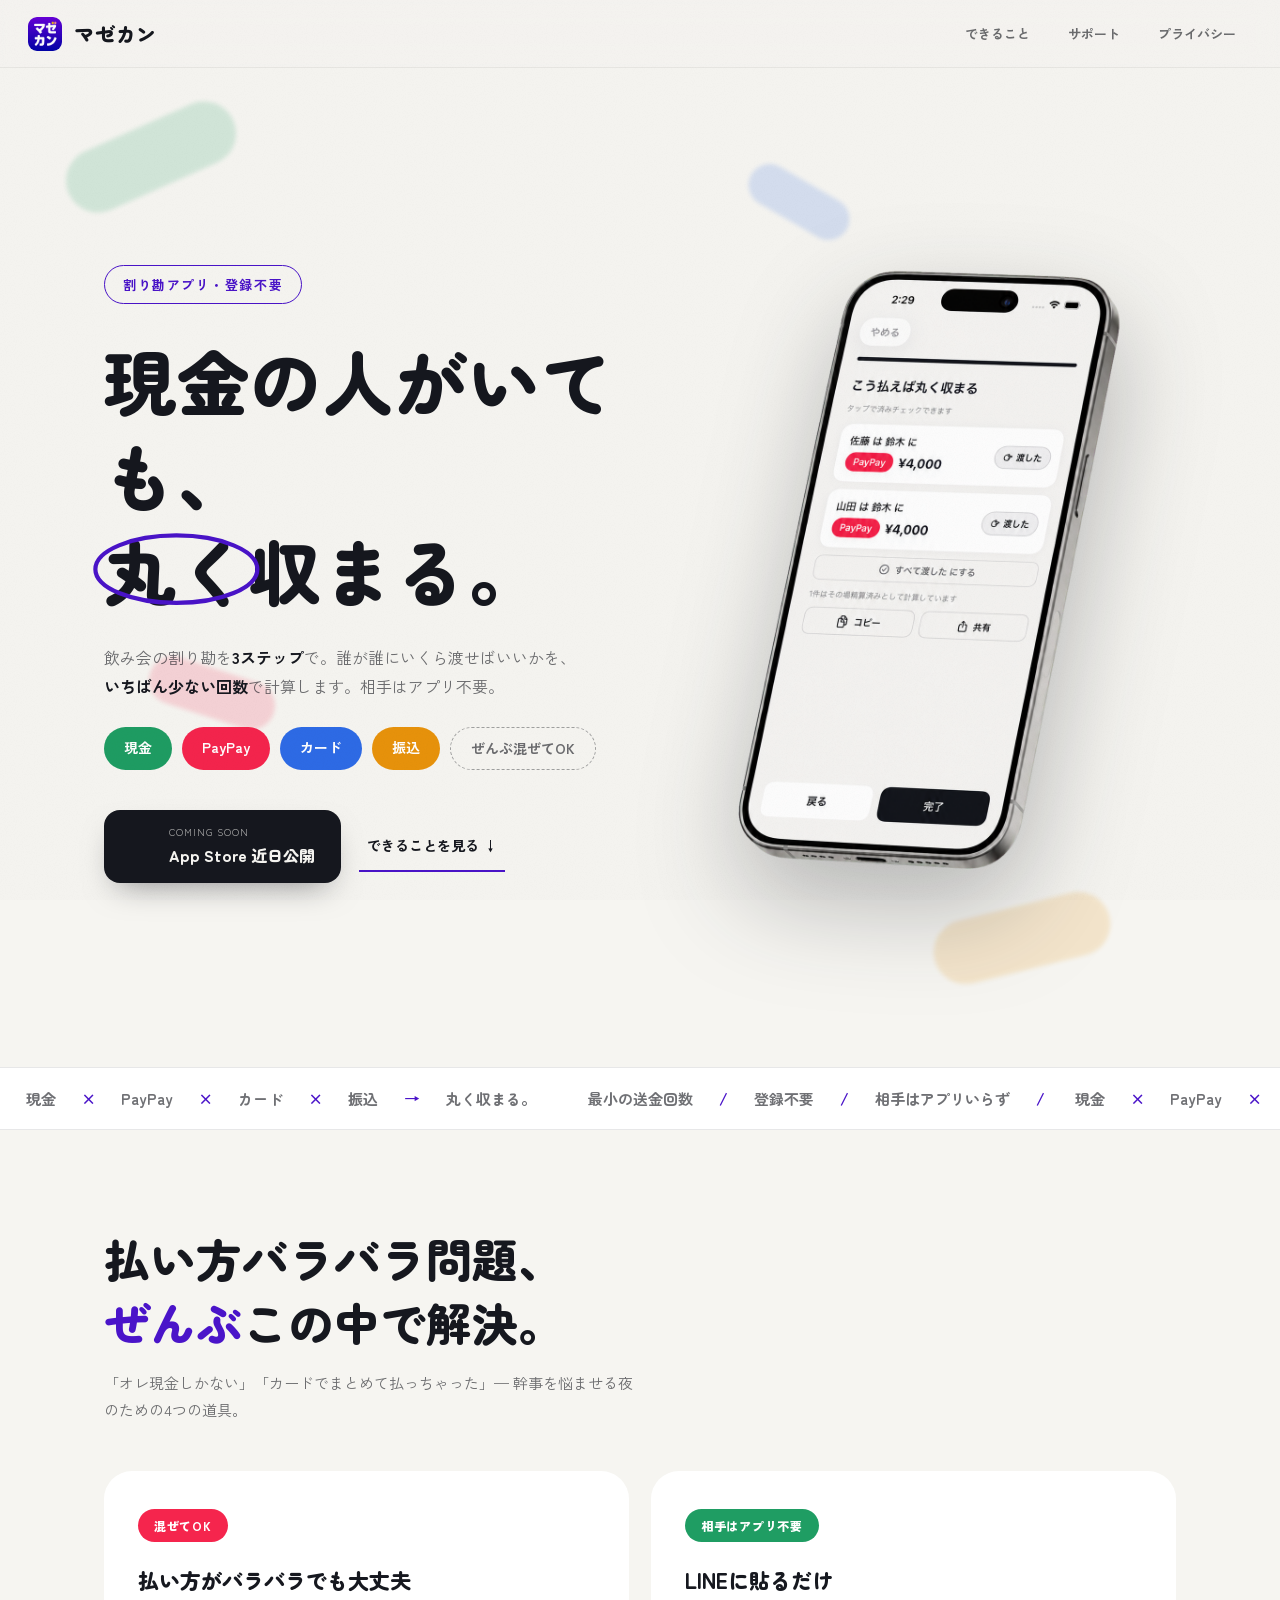
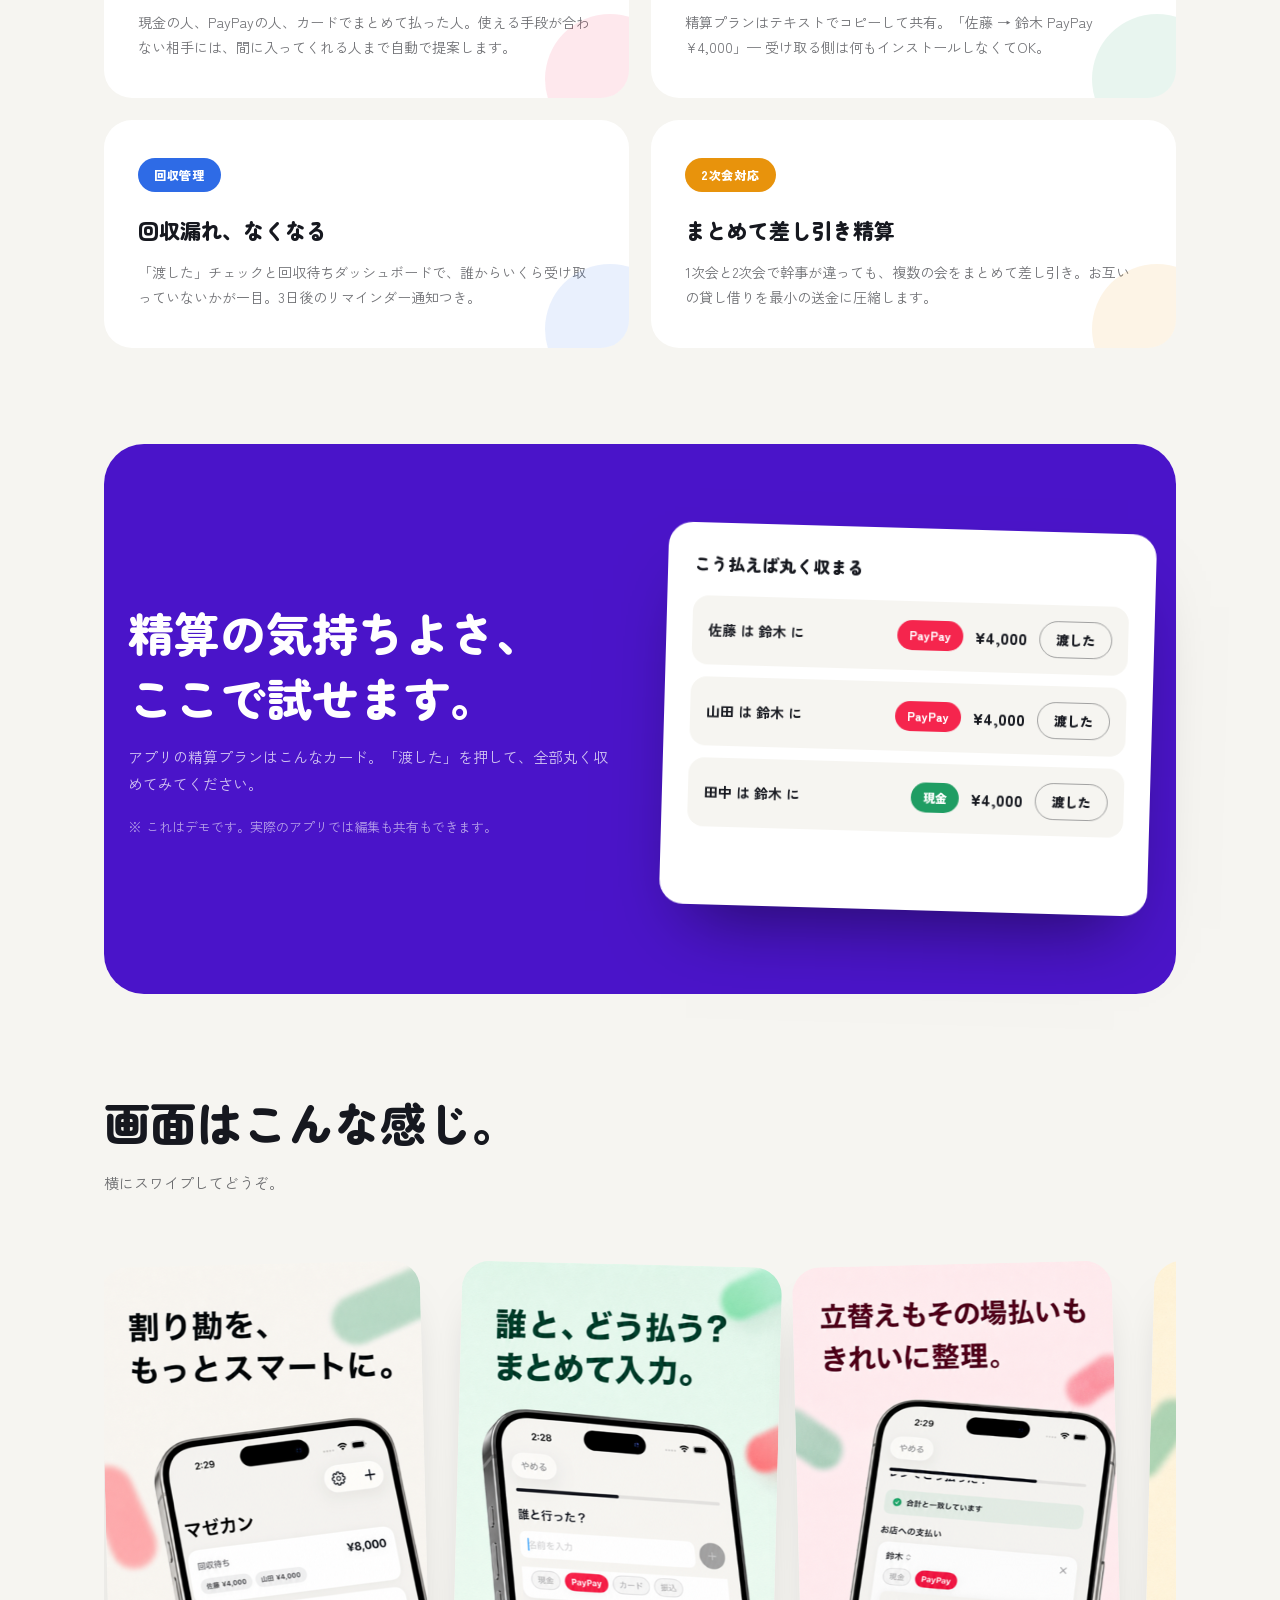
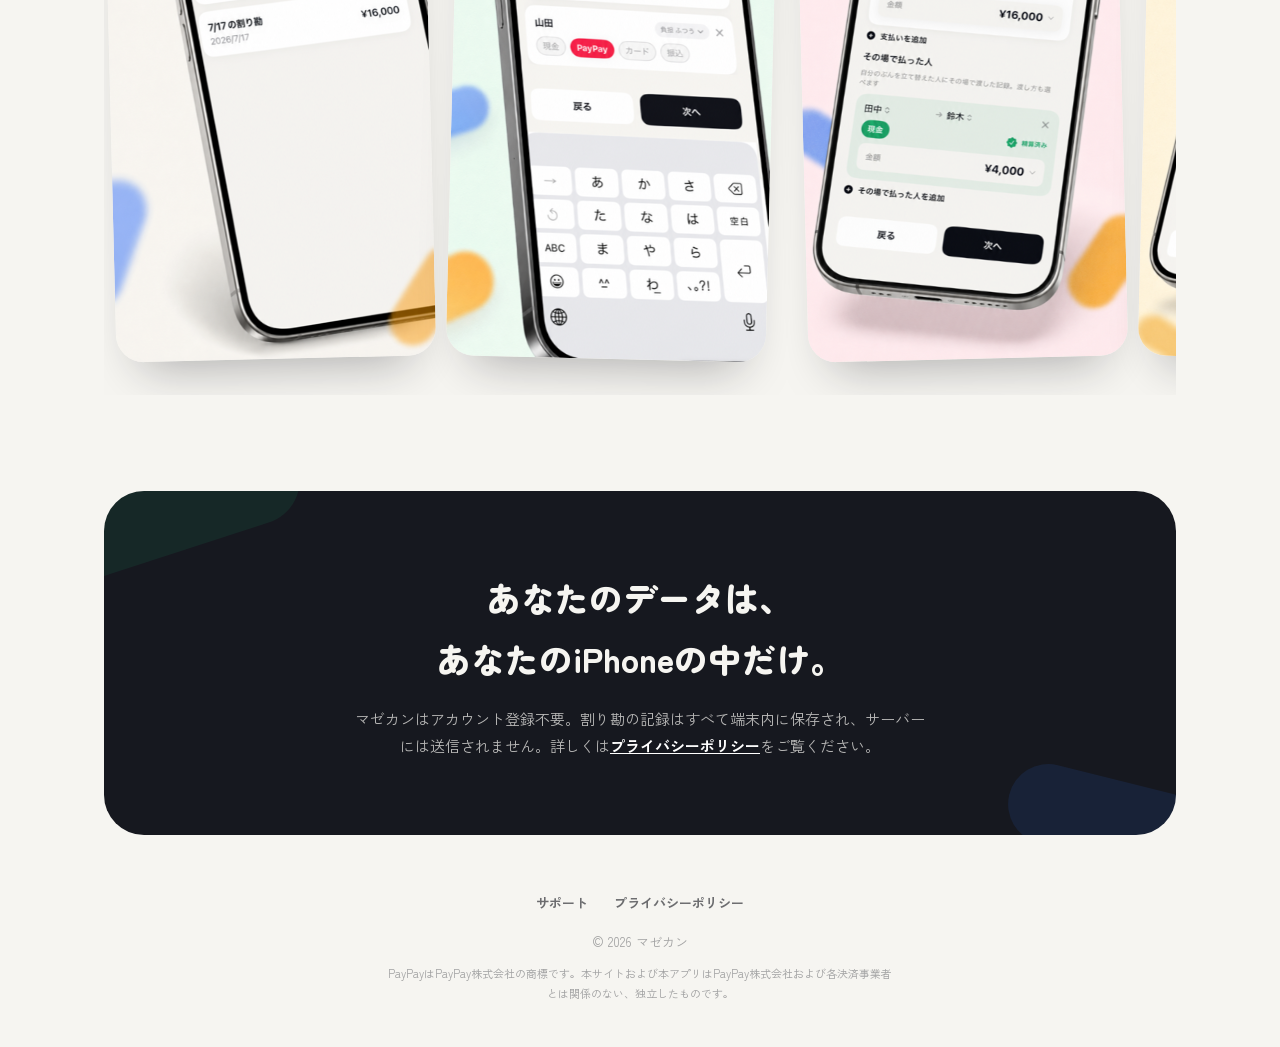
==== commit a1536339: "PayPay商標の帰属表記を追加" ====
--- a/index.html
+++ b/index.html
@@ -152,6 +152,7 @@
       <a href="privacy.html">プライバシーポリシー</a>
     </nav>
     <p>© 2026 マゼカン</p>
+    <p class="legal-note">PayPayはPayPay株式会社の商標です。本サイトおよび本アプリはPayPay株式会社および各決済事業者とは関係のない、独立したものです。</p>
   </footer>
 
   <script>
--- a/style.css
+++ b/style.css
@@ -391,6 +391,7 @@
 .site-footer nav { display: flex; justify-content: center; gap: 26px; margin-bottom: 16px; }
 .site-footer a { color: var(--ink-soft); text-decoration: none; font-weight: 700; }
 .site-footer a:hover { color: var(--purple); }
+.site-footer .legal-note { font-size: 11px; color: var(--ink-faint); max-width: 46em; margin: 10px auto 0; }
 
 /* ---------- 下層ページ (privacy / support) ---------- */
 .doc { max-width: 720px; margin: 0 auto; padding: 72px 24px 96px; }
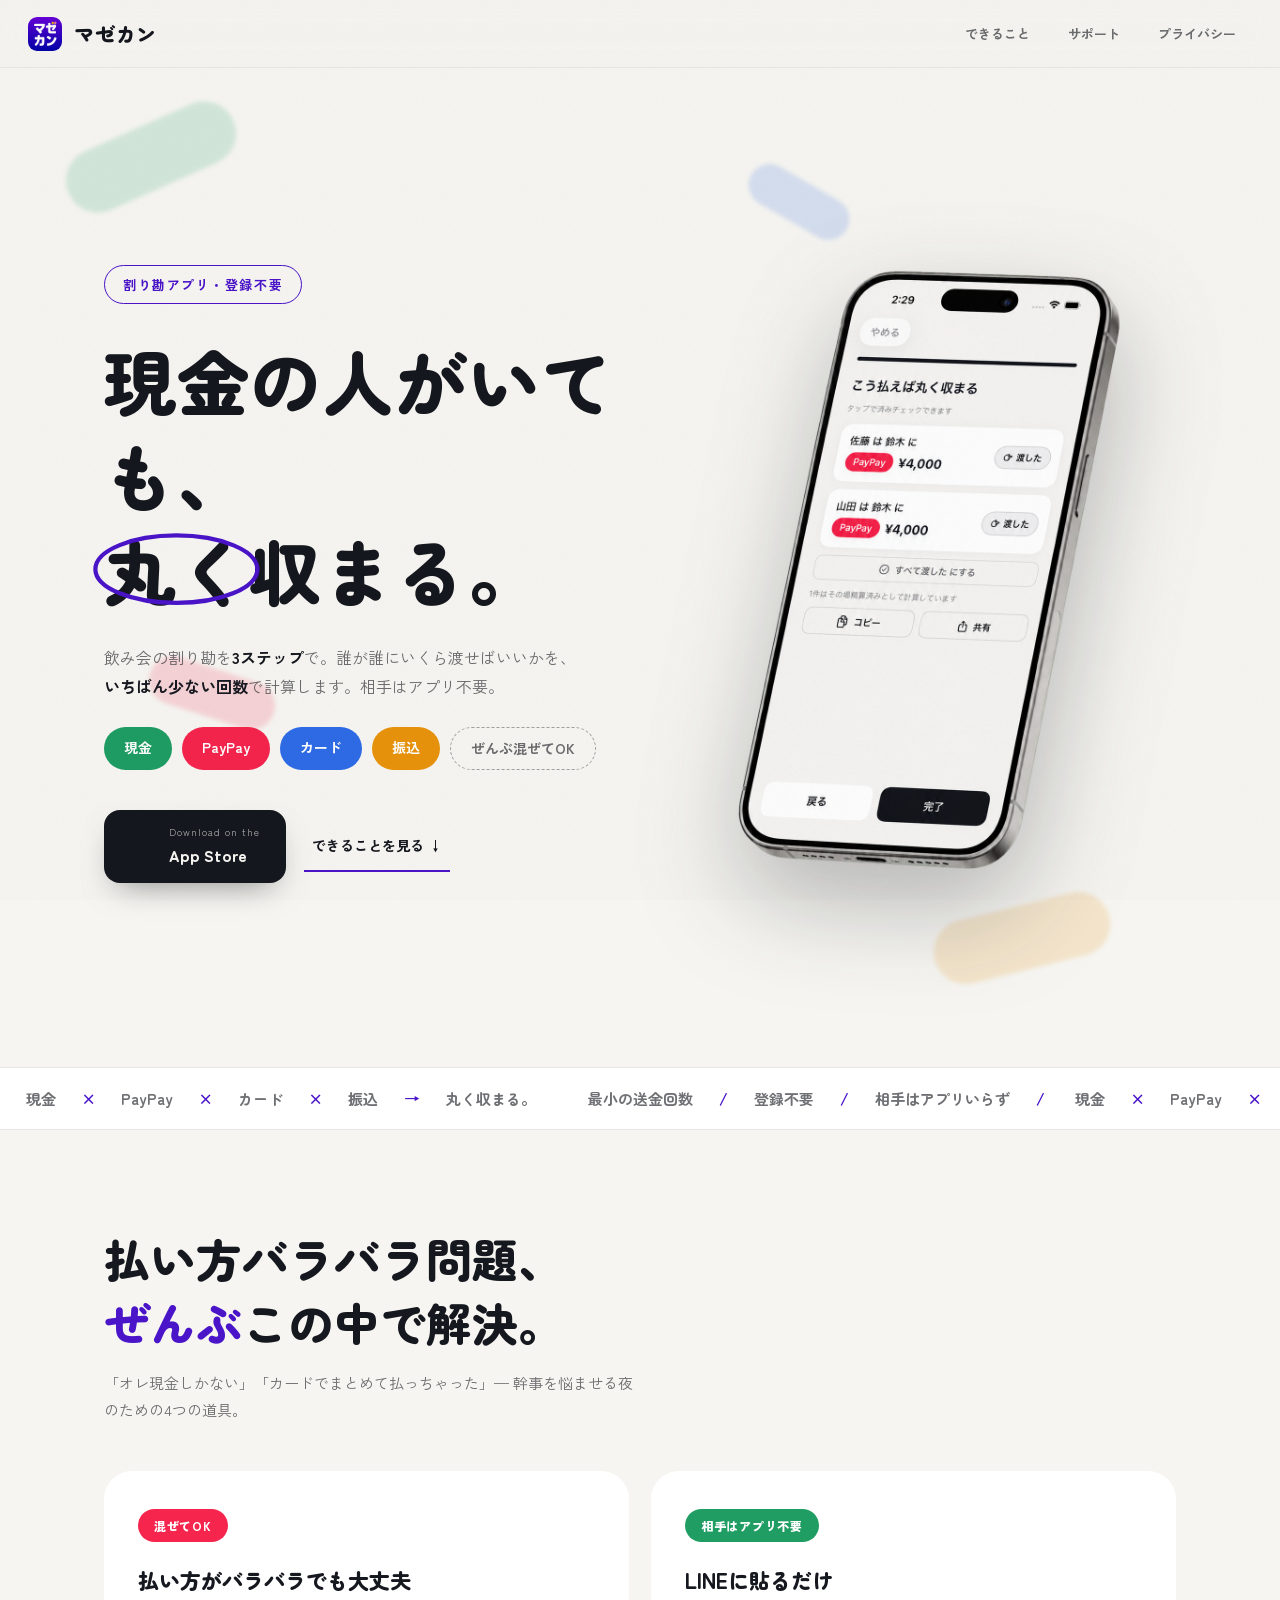
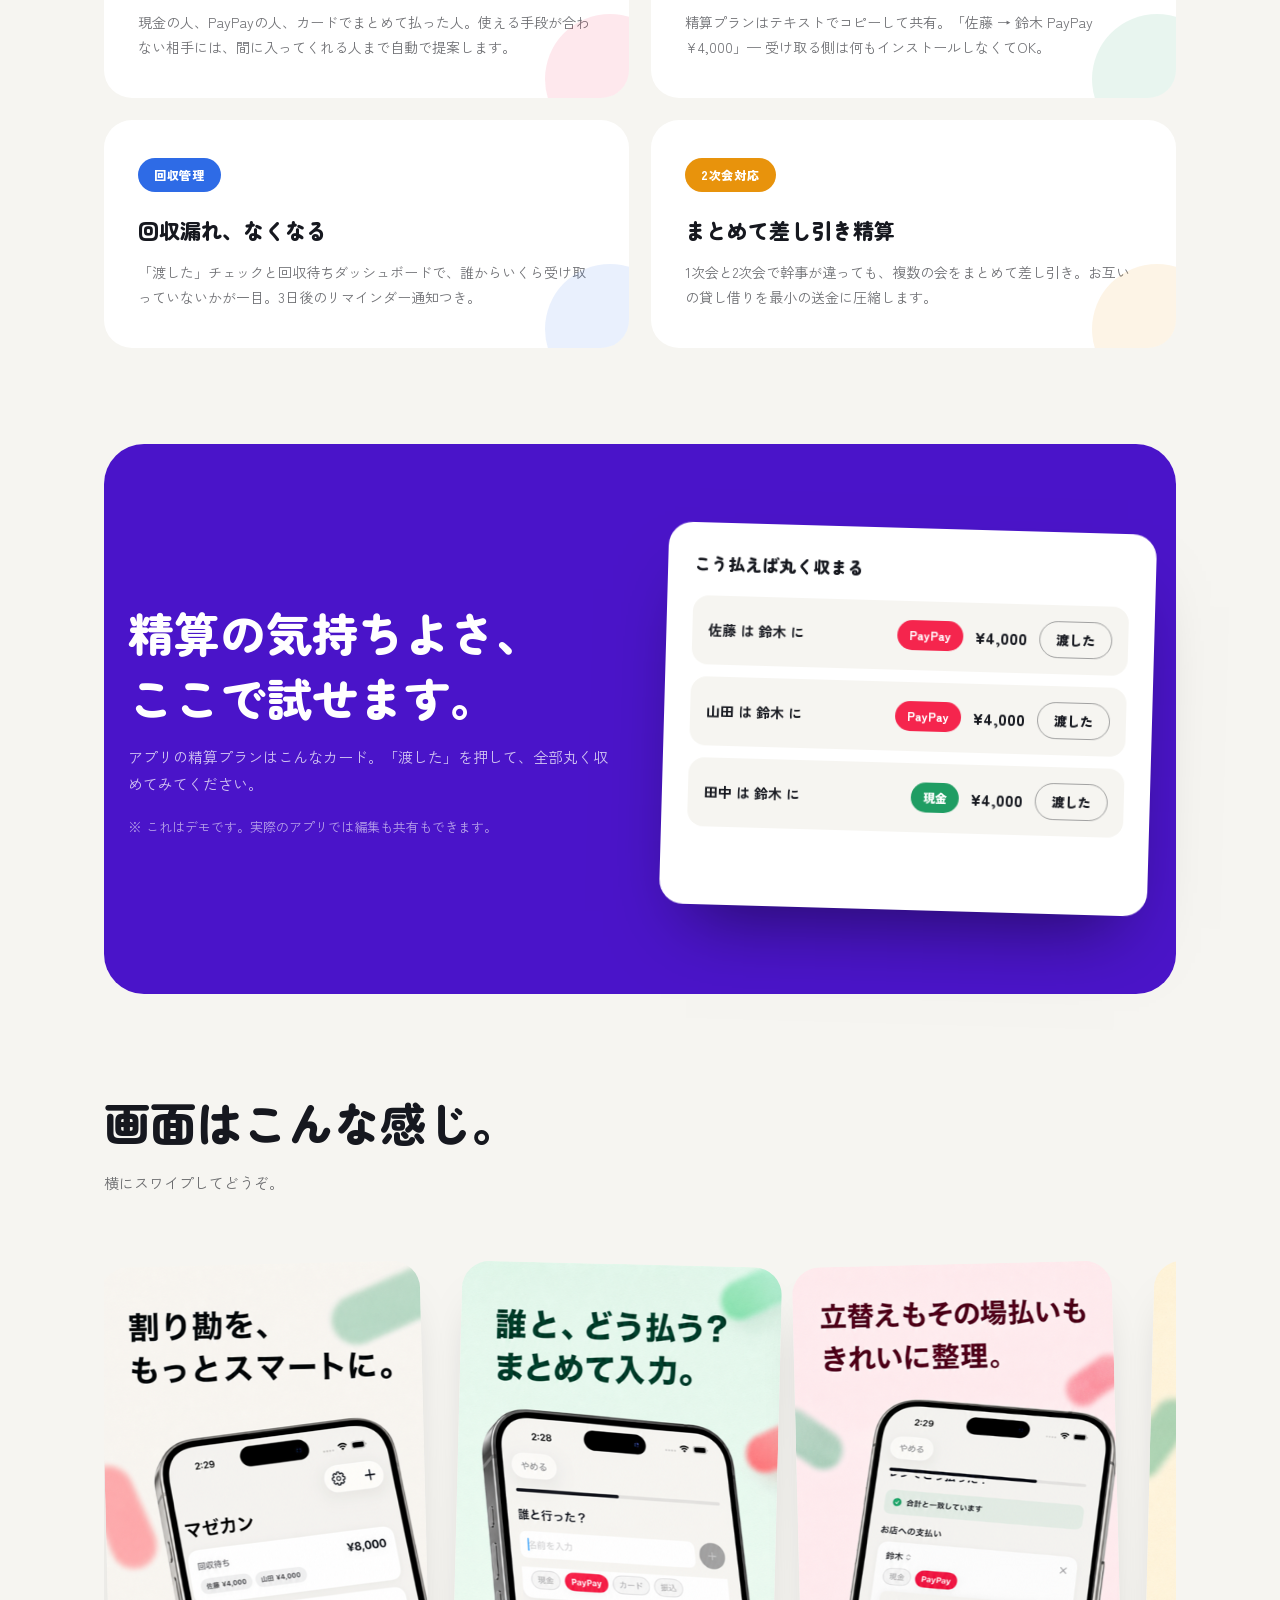
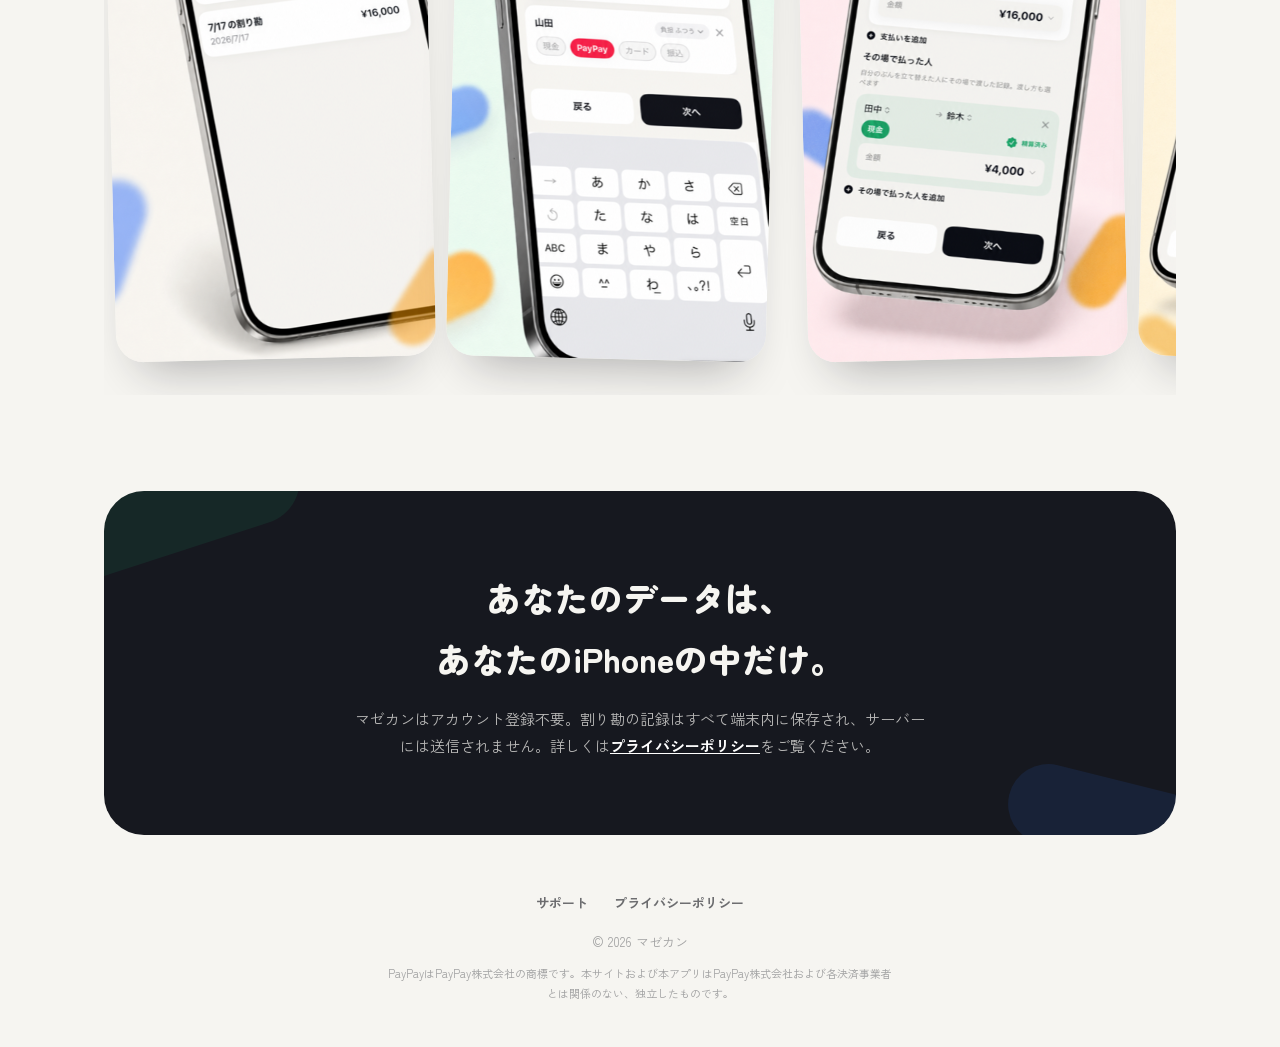
==== commit 74b9668f: "site: App Store 公開に伴いストアリンクを実URL (id6791654675) に差し替え Co-Authored-By: Claude Fable 5 <noreply@anthro" ====
--- a/index.html
+++ b/index.html
@@ -41,9 +41,9 @@
           <span class="chip ghost">ぜんぶ混ぜてOK</span>
         </div>
         <div class="cta-row">
-          <a class="store-badge" href="#" aria-label="App Store 近日公開">
+          <a class="store-badge" href="https://apps.apple.com/jp/app/id6791654675" aria-label="App Store でダウンロード">
             <span class="apple-mark">&#63743;</span>
-            <span><span class="small">COMING SOON</span><span class="big">App Store 近日公開</span></span>
+            <span><span class="small">Download on the</span><span class="big">App Store</span></span>
           </a>
           <a class="cta-ghost" href="#features">できることを見る ↓</a>
         </div>
